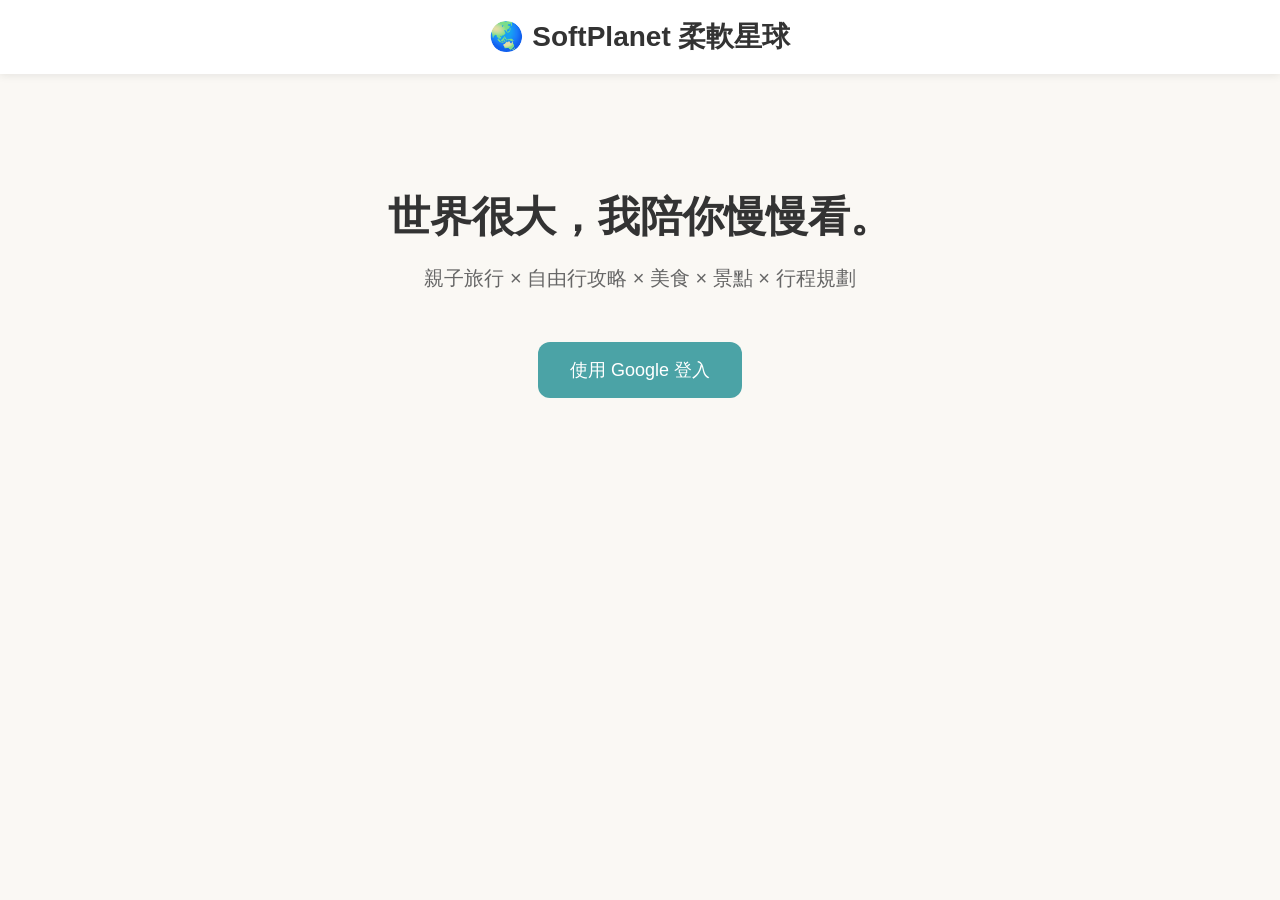
==== index.html @ 06bf518d "Update index.html" ====
<!DOCTYPE html>
<html lang="zh-Hant">
<head>
<meta charset="UTF-8">
<meta name="viewport" content="width=device-width, initial-scale=1.0">
<title>SoftPlanet 柔軟星球</title>

<style>
body{
    margin:0;
    font-family:Arial,sans-serif;
    background:#FAF8F4;
    color:#333;
}

header{
    background:#fff;
    padding:18px;
    text-align:center;
    font-size:28px;
    font-weight:bold;
    box-shadow:0 2px 8px rgba(0,0,0,.08);
}

.hero{
    padding:80px 20px;
    text-align:center;
}

.hero h1{
    font-size:42px;
    margin-bottom:20px;
}

.hero p{
    font-size:20px;
    color:#666;
}

button{
    margin-top:30px;
    padding:16px 32px;
    border:none;
    border-radius:12px;
    background:#4BA3A6;
    color:white;
    font-size:18px;
    cursor:pointer;
}
</style>

</head>

<body>

<header>
🌏 SoftPlanet 柔軟星球
</header>

<section class="hero">
<h1>世界很大，我陪你慢慢看。</h1>

<p>
親子旅行 × 自由行攻略 × 美食 × 景點 × 行程規劃
</p>

<button id="google-login">
    使用 Google 登入
</button>

</section>
<script type="module">
import { createClient } from "https://esm.sh/@supabase/supabase-js@2";

const supabase = createClient(
  "https://ftlpxesmzchwzeurmupr.supabase.co",
  "sb_publishable_5fxS5Fm4dqXNFIMyVtTm0w_gnncuTRh"
);

const loginBtn = document.getElementById("google-login");

if (loginBtn) {
  loginBtn.addEventListener("click", async () => {
    const { error } = await supabase.auth.signInWithOAuth({
      provider: "google",
      options: {
        redirectTo: window.location.origin
      }
    });

    if (error) {
      alert(error.message);
    }
  });
}

const {
  data: { session },
} = await supabase.auth.getSession();

if (session) {
    loginBtn.innerText = "我的";

    loginBtn.onclick = () => {
        window.location.href = "my.html";
    };
}
</script>
</body>
</html>
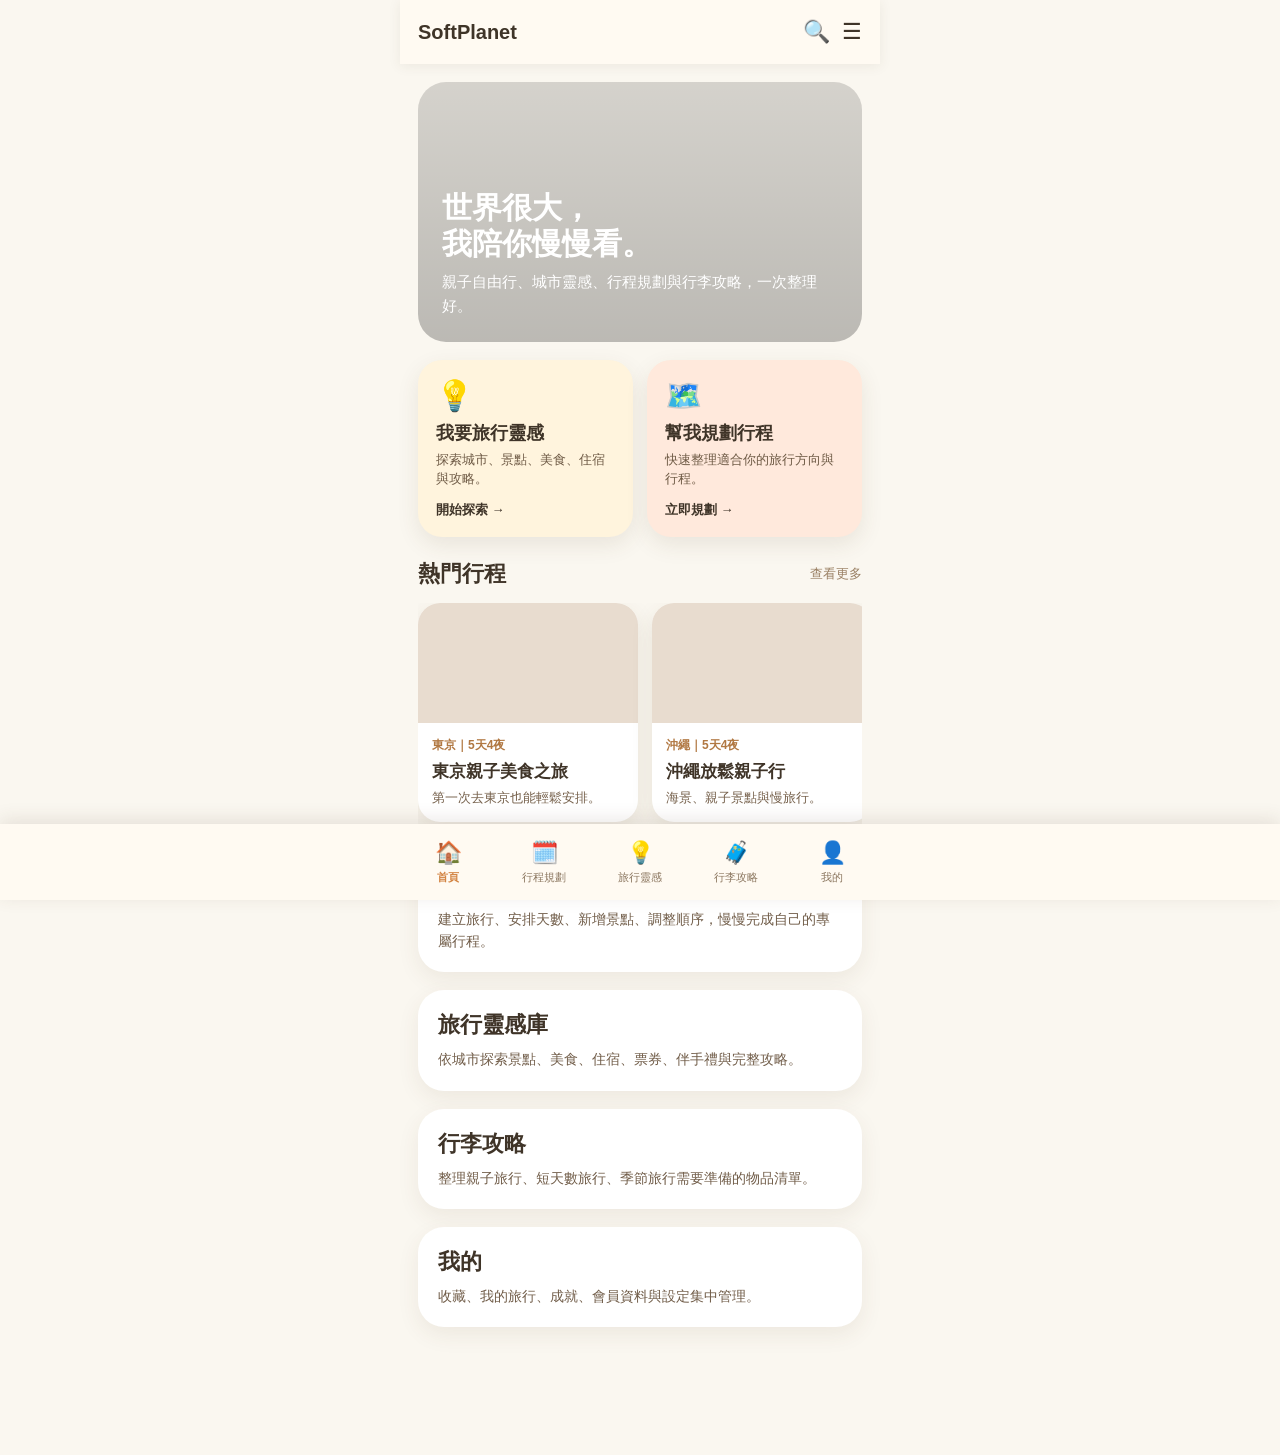
==== commit eff3ea4b: "Update index.html" ====
--- a/index.html
+++ b/index.html
@@ -1,115 +1,266 @@
 <!DOCTYPE html>
 <html lang="zh-Hant">
 <head>
-<meta charset="UTF-8">
-<meta name="viewport" content="width=device-width, initial-scale=1.0">
-<title>SoftPlanet 柔軟星球</title>
-
-<style>
-body{
-    margin:0;
-    font-family:Arial,sans-serif;
-    background:#FAF8F4;
-    color:#333;
-}
-
-header{
-    background:#fff;
-    padding:18px;
-    text-align:center;
-    font-size:28px;
-    font-weight:bold;
-    box-shadow:0 2px 8px rgba(0,0,0,.08);
-}
-
-.hero{
-    padding:80px 20px;
-    text-align:center;
-}
-
-.hero h1{
-    font-size:42px;
-    margin-bottom:20px;
-}
-
-.hero p{
-    font-size:20px;
-    color:#666;
-}
-
-button{
-    margin-top:30px;
-    padding:16px 32px;
-    border:none;
-    border-radius:12px;
-    background:#4BA3A6;
-    color:white;
-    font-size:18px;
-    cursor:pointer;
-}
-</style>
-
+  <meta charset="UTF-8" />
+  <meta name="viewport" content="width=device-width, initial-scale=1.0" />
+  <title>SoftPlanet 柔軟星球</title>
+
+  <style>
+    *{box-sizing:border-box}
+    body{
+      margin:0;
+      font-family:Arial,"Noto Sans TC",sans-serif;
+      background:#faf7f0;
+      color:#3f3428;
+      padding-bottom:86px;
+    }
+    a{text-decoration:none;color:inherit}
+    .page{max-width:480px;margin:0 auto;background:#faf7f0;min-height:100vh}
+
+    header{
+      height:64px;
+      padding:0 18px;
+      display:flex;
+      align-items:center;
+      justify-content:space-between;
+      background:#fffaf2;
+      position:sticky;
+      top:0;
+      z-index:20;
+      box-shadow:0 2px 12px rgba(80,60,40,.08);
+    }
+    .logo{font-weight:800;font-size:20px}
+    .header-actions{display:flex;gap:12px;font-size:22px}
+
+    .hero{
+      margin:18px;
+      height:260px;
+      border-radius:28px;
+      background:linear-gradient(rgba(0,0,0,.15),rgba(0,0,0,.25)),
+      url("assets/hero/hero_tokyo.webp") center/cover;
+      display:flex;
+      align-items:flex-end;
+      padding:24px;
+      color:white;
+      overflow:hidden;
+    }
+    .hero h1{margin:0 0 8px;font-size:30px;line-height:1.2}
+    .hero p{margin:0;font-size:15px;line-height:1.6}
+
+    .cta-row{
+      display:grid;
+      grid-template-columns:1fr 1fr;
+      gap:14px;
+      padding:0 18px 22px;
+    }
+    .cta-card{
+      min-height:150px;
+      border-radius:24px;
+      padding:18px;
+      background:#fff;
+      box-shadow:0 8px 22px rgba(90,65,40,.1);
+      display:flex;
+      flex-direction:column;
+      justify-content:space-between;
+    }
+    .cta-card:first-child{background:#fff4dd}
+    .cta-card:last-child{background:#ffe9dc}
+    .cta-icon{font-size:30px}
+    .cta-card h2{font-size:18px;margin:8px 0 6px}
+    .cta-card p{font-size:13px;line-height:1.45;margin:0;color:#6f5b46}
+    .cta-link{font-size:13px;font-weight:700;margin-top:12px}
+
+    section{padding:0 18px 24px}
+    .section-title{
+      display:flex;
+      justify-content:space-between;
+      align-items:center;
+      margin-bottom:14px;
+    }
+    .section-title h2{margin:0;font-size:22px}
+    .section-title span{font-size:13px;color:#9a8064}
+
+    .trip-scroll{
+      display:flex;
+      gap:14px;
+      overflow-x:auto;
+      padding-bottom:4px;
+    }
+    .trip-card{
+      min-width:220px;
+      background:white;
+      border-radius:22px;
+      overflow:hidden;
+      box-shadow:0 8px 22px rgba(90,65,40,.1);
+    }
+    .trip-img{
+      height:120px;
+      background:#e8dccf center/cover;
+    }
+    .trip-body{padding:14px}
+    .tag{font-size:12px;color:#b17842;font-weight:700}
+    .trip-body h3{margin:6px 0;font-size:17px}
+    .trip-body p{margin:0;color:#76614c;font-size:13px;line-height:1.45}
+
+    .function-block{
+      background:#fff;
+      border-radius:26px;
+      padding:20px;
+      box-shadow:0 8px 22px rgba(90,65,40,.08);
+      margin-bottom:18px;
+    }
+    .function-block h2{margin:0 0 8px;font-size:22px}
+    .function-block p{margin:0;color:#715d49;line-height:1.6;font-size:14px}
+
+    .bottom-nav{
+      position:fixed;
+      bottom:0;
+      left:0;
+      right:0;
+      background:#fffaf2;
+      box-shadow:0 -4px 18px rgba(80,60,40,.12);
+      z-index:30;
+    }
+    .bottom-nav-inner{
+      max-width:480px;
+      margin:0 auto;
+      height:76px;
+      display:grid;
+      grid-template-columns:repeat(5,1fr);
+      align-items:center;
+    }
+    .nav-item{
+      text-align:center;
+      font-size:11px;
+      color:#8b765f;
+    }
+    .nav-item div{font-size:22px;margin-bottom:4px}
+    .nav-item.active{color:#d38443;font-weight:700}
+  </style>
 </head>
 
 <body>
-
-<header>
-🌏 SoftPlanet 柔軟星球
-</header>
-
-<section class="hero">
-<h1>世界很大，我陪你慢慢看。</h1>
-
-<p>
-親子旅行 × 自由行攻略 × 美食 × 景點 × 行程規劃
-</p>
-
-<button id="google-login">
-    使用 Google 登入
-</button>
-
-</section>
-<script type="module">
-import { createClient } from "https://esm.sh/@supabase/supabase-js@2";
-
-const supabase = createClient(
-  "https://ftlpxesmzchwzeurmupr.supabase.co",
-  "sb_publishable_5fxS5Fm4dqXNFIMyVtTm0w_gnncuTRh"
-);
-
-const loginBtn = document.getElementById("google-login");
-
-if (loginBtn) {
-  loginBtn.addEventListener("click", async () => {
-    const { error } = await supabase.auth.signInWithOAuth({
-      provider: "google",
-      options: {
-        redirectTo: window.location.origin
-      }
-    });
-
-    if (error) {
-      alert(error.message);
-    }
-  });
-}
-
-const {
-  data: { session },
-} = await supabase.auth.getSession();
-
-if (session) {
-    loginBtn.innerText = "我的";
-
-    loginBtn.onclick = () => {
-        window.location.href = "my.html";
-    };
-}
-</script>
+  <div class="page">
+
+    <header>
+      <div class="logo">SoftPlanet</div>
+      <div class="header-actions">
+        <span>🔍</span>
+        <span>☰</span>
+      </div>
+    </header>
+
+    <main>
+      <section class="hero">
+        <div>
+          <h1>世界很大，<br>我陪你慢慢看。</h1>
+          <p>親子自由行、城市靈感、行程規劃與行李攻略，一次整理好。</p>
+        </div>
+      </section>
+
+      <div class="cta-row">
+        <a href="#" class="cta-card">
+          <div>
+            <div class="cta-icon">💡</div>
+            <h2>我要旅行靈感</h2>
+            <p>探索城市、景點、美食、住宿與攻略。</p>
+          </div>
+          <div class="cta-link">開始探索 →</div>
+        </a>
+
+        <a href="#" class="cta-card">
+          <div>
+            <div class="cta-icon">🗺️</div>
+            <h2>幫我規劃行程</h2>
+            <p>快速整理適合你的旅行方向與行程。</p>
+          </div>
+          <div class="cta-link">立即規劃 →</div>
+        </a>
+      </div>
+
+      <section>
+        <div class="section-title">
+          <h2>熱門行程</h2>
+          <span>查看更多</span>
+        </div>
+
+        <div class="trip-scroll">
+          <a href="#" class="trip-card">
+            <div class="trip-img" style="background-image:url('assets/cities/tokyo.webp')"></div>
+            <div class="trip-body">
+              <div class="tag">東京｜5天4夜</div>
+              <h3>東京親子美食之旅</h3>
+              <p>第一次去東京也能輕鬆安排。</p>
+            </div>
+          </a>
+
+          <a href="#" class="trip-card">
+            <div class="trip-img" style="background-image:url('assets/cities/okinawa.webp')"></div>
+            <div class="trip-body">
+              <div class="tag">沖繩｜5天4夜</div>
+              <h3>沖繩放鬆親子行</h3>
+              <p>海景、親子景點與慢旅行。</p>
+            </div>
+          </a>
+
+          <a href="#" class="trip-card">
+            <div class="trip-img" style="background-image:url('assets/cities/seoul.webp')"></div>
+            <div class="trip-body">
+              <div class="tag">首爾｜4天3夜</div>
+              <h3>首爾美食購物行</h3>
+              <p>適合第一次自由行的新手路線。</p>
+            </div>
+          </a>
+        </div>
+      </section>
+
+      <section>
+        <div class="function-block">
+          <h2>行程規劃器</h2>
+          <p>建立旅行、安排天數、新增景點、調整順序，慢慢完成自己的專屬行程。</p>
+        </div>
+
+        <div class="function-block">
+          <h2>旅行靈感庫</h2>
+          <p>依城市探索景點、美食、住宿、票券、伴手禮與完整攻略。</p>
+        </div>
+
+        <div class="function-block">
+          <h2>行李攻略</h2>
+          <p>整理親子旅行、短天數旅行、季節旅行需要準備的物品清單。</p>
+        </div>
+
+        <div class="function-block">
+          <h2>我的</h2>
+          <p>收藏、我的旅行、成就、會員資料與設定集中管理。</p>
+        </div>
+      </section>
+    </main>
+  </div>
+
+  <nav class="bottom-nav">
+    <div class="bottom-nav-inner">
+      <a class="nav-item active" href="#">
+        <div>🏠</div>
+        首頁
+      </a>
+      <a class="nav-item" href="#">
+        <div>🗓️</div>
+        行程規劃
+      </a>
+      <a class="nav-item" href="#">
+        <div>💡</div>
+        旅行靈感
+      </a>
+      <a class="nav-item" href="#">
+        <div>🧳</div>
+        行李攻略
+      </a>
+      <a class="nav-item" href="#">
+        <div>👤</div>
+        我的
+      </a>
+    </div>
+  </nav>
 </body>
 </html>
-
-
-
-
-
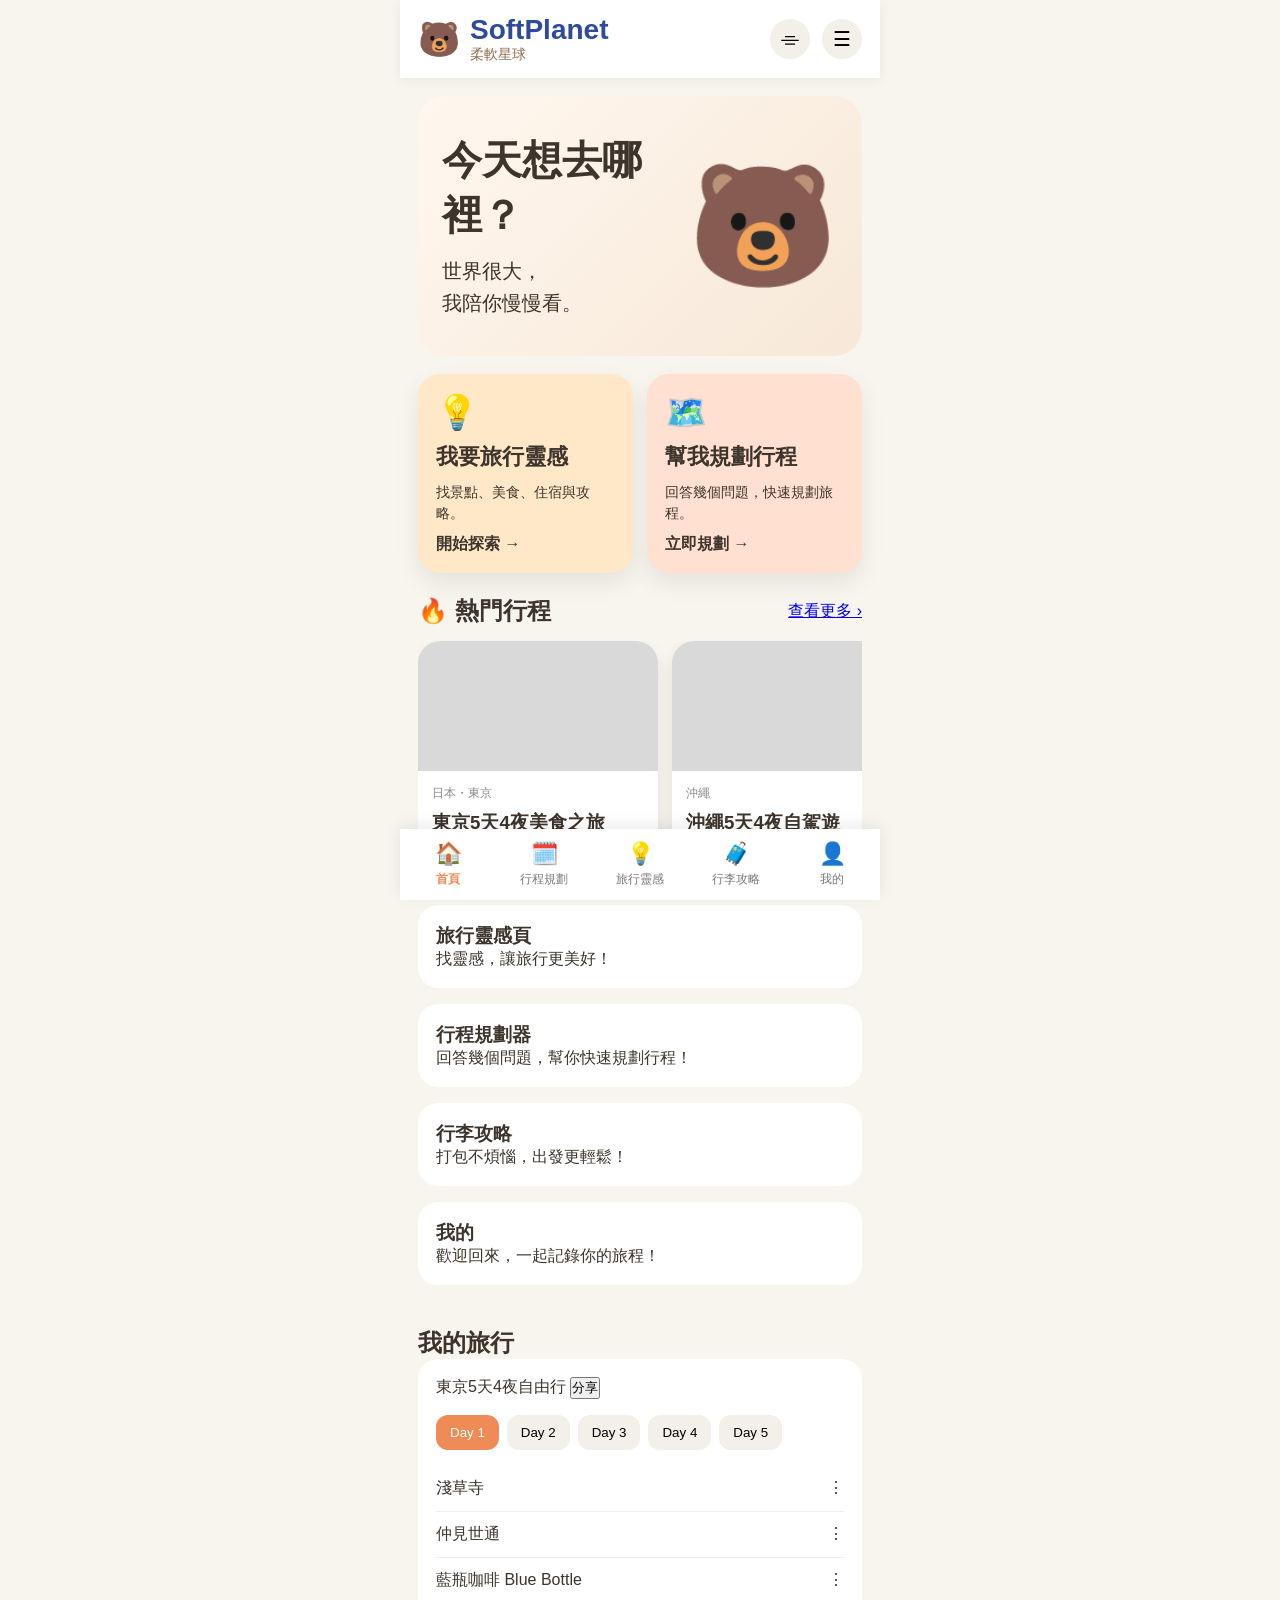
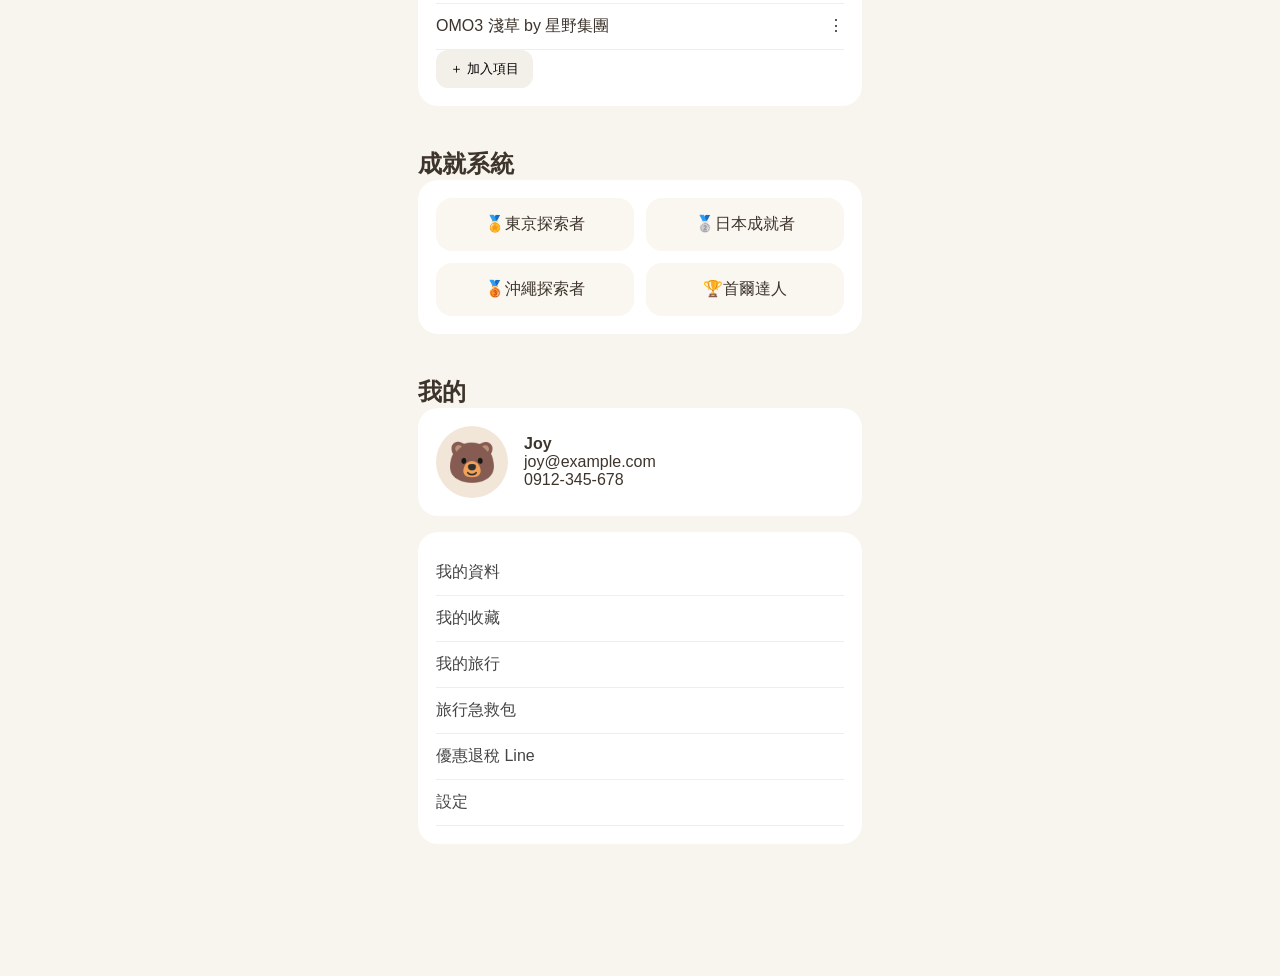
==== commit b1dcc3b2: "Build homepage structure" ====
--- a/index.html
+++ b/index.html
@@ -4,263 +4,209 @@
   <meta charset="UTF-8" />
   <meta name="viewport" content="width=device-width, initial-scale=1.0" />
   <title>SoftPlanet 柔軟星球</title>
-
-  <style>
-    *{box-sizing:border-box}
-    body{
-      margin:0;
-      font-family:Arial,"Noto Sans TC",sans-serif;
-      background:#faf7f0;
-      color:#3f3428;
-      padding-bottom:86px;
-    }
-    a{text-decoration:none;color:inherit}
-    .page{max-width:480px;margin:0 auto;background:#faf7f0;min-height:100vh}
-
-    header{
-      height:64px;
-      padding:0 18px;
-      display:flex;
-      align-items:center;
-      justify-content:space-between;
-      background:#fffaf2;
-      position:sticky;
-      top:0;
-      z-index:20;
-      box-shadow:0 2px 12px rgba(80,60,40,.08);
-    }
-    .logo{font-weight:800;font-size:20px}
-    .header-actions{display:flex;gap:12px;font-size:22px}
-
-    .hero{
-      margin:18px;
-      height:260px;
-      border-radius:28px;
-      background:linear-gradient(rgba(0,0,0,.15),rgba(0,0,0,.25)),
-      url("assets/hero/hero_tokyo.webp") center/cover;
-      display:flex;
-      align-items:flex-end;
-      padding:24px;
-      color:white;
-      overflow:hidden;
-    }
-    .hero h1{margin:0 0 8px;font-size:30px;line-height:1.2}
-    .hero p{margin:0;font-size:15px;line-height:1.6}
-
-    .cta-row{
-      display:grid;
-      grid-template-columns:1fr 1fr;
-      gap:14px;
-      padding:0 18px 22px;
-    }
-    .cta-card{
-      min-height:150px;
-      border-radius:24px;
-      padding:18px;
-      background:#fff;
-      box-shadow:0 8px 22px rgba(90,65,40,.1);
-      display:flex;
-      flex-direction:column;
-      justify-content:space-between;
-    }
-    .cta-card:first-child{background:#fff4dd}
-    .cta-card:last-child{background:#ffe9dc}
-    .cta-icon{font-size:30px}
-    .cta-card h2{font-size:18px;margin:8px 0 6px}
-    .cta-card p{font-size:13px;line-height:1.45;margin:0;color:#6f5b46}
-    .cta-link{font-size:13px;font-weight:700;margin-top:12px}
-
-    section{padding:0 18px 24px}
-    .section-title{
-      display:flex;
-      justify-content:space-between;
-      align-items:center;
-      margin-bottom:14px;
-    }
-    .section-title h2{margin:0;font-size:22px}
-    .section-title span{font-size:13px;color:#9a8064}
-
-    .trip-scroll{
-      display:flex;
-      gap:14px;
-      overflow-x:auto;
-      padding-bottom:4px;
-    }
-    .trip-card{
-      min-width:220px;
-      background:white;
-      border-radius:22px;
-      overflow:hidden;
-      box-shadow:0 8px 22px rgba(90,65,40,.1);
-    }
-    .trip-img{
-      height:120px;
-      background:#e8dccf center/cover;
-    }
-    .trip-body{padding:14px}
-    .tag{font-size:12px;color:#b17842;font-weight:700}
-    .trip-body h3{margin:6px 0;font-size:17px}
-    .trip-body p{margin:0;color:#76614c;font-size:13px;line-height:1.45}
-
-    .function-block{
-      background:#fff;
-      border-radius:26px;
-      padding:20px;
-      box-shadow:0 8px 22px rgba(90,65,40,.08);
-      margin-bottom:18px;
-    }
-    .function-block h2{margin:0 0 8px;font-size:22px}
-    .function-block p{margin:0;color:#715d49;line-height:1.6;font-size:14px}
-
-    .bottom-nav{
-      position:fixed;
-      bottom:0;
-      left:0;
-      right:0;
-      background:#fffaf2;
-      box-shadow:0 -4px 18px rgba(80,60,40,.12);
-      z-index:30;
-    }
-    .bottom-nav-inner{
-      max-width:480px;
-      margin:0 auto;
-      height:76px;
-      display:grid;
-      grid-template-columns:repeat(5,1fr);
-      align-items:center;
-    }
-    .nav-item{
-      text-align:center;
-      font-size:11px;
-      color:#8b765f;
-    }
-    .nav-item div{font-size:22px;margin-bottom:4px}
-    .nav-item.active{color:#d38443;font-weight:700}
-  </style>
+  <link rel="stylesheet" href="css/style.css" />
 </head>
 
 <body>
-  <div class="page">
-
-    <header>
-      <div class="logo">SoftPlanet</div>
+  <div class="app">
+
+    <header class="site-header">
+      <div class="brand">
+        <div class="brand-bear">🐻</div>
+        <div>
+          <div class="brand-name">SoftPlanet</div>
+          <div class="brand-subtitle">柔軟星球</div>
+        </div>
+      </div>
+
       <div class="header-actions">
-        <span>🔍</span>
-        <span>☰</span>
+        <button class="icon-btn" aria-label="分享">⌯</button>
+        <button class="icon-btn" aria-label="選單">☰</button>
       </div>
     </header>
 
     <main>
+
       <section class="hero">
-        <div>
-          <h1>世界很大，<br>我陪你慢慢看。</h1>
-          <p>親子自由行、城市靈感、行程規劃與行李攻略，一次整理好。</p>
-        </div>
-      </section>
-
-      <div class="cta-row">
-        <a href="#" class="cta-card">
+        <div class="hero-text">
+          <h1>今天想去哪裡？</h1>
+          <p>世界很大，<br>我陪你慢慢看。</p>
+        </div>
+        <div class="hero-bear">🐻</div>
+      </section>
+
+      <section class="cta-grid">
+        <a class="cta-card cta-inspiration" href="#">
+          <div class="cta-icon">💡</div>
+          <h2>我要旅行靈感</h2>
+          <p>找景點、美食、住宿與攻略。</p>
+          <span>開始探索 →</span>
+        </a>
+
+        <a class="cta-card cta-planner" href="#">
+          <div class="cta-icon">🗺️</div>
+          <h2>幫我規劃行程</h2>
+          <p>回答幾個問題，快速規劃旅程。</p>
+          <span>立即規劃 →</span>
+        </a>
+      </section>
+
+      <section class="popular-trips">
+        <div class="section-head">
+          <h2>🔥 熱門行程</h2>
+          <a href="#">查看更多 ›</a>
+        </div>
+
+        <div class="trip-scroll">
+          <article class="trip-card">
+            <div class="trip-image trip-tokyo"></div>
+            <div class="trip-content">
+              <div class="trip-tag">日本・東京</div>
+              <h3>東京5天4夜美食之旅</h3>
+              <p>美食與親子一次滿足！</p>
+              <button class="heart-btn">♡</button>
+            </div>
+          </article>
+
+          <article class="trip-card">
+            <div class="trip-image trip-okinawa"></div>
+            <div class="trip-content">
+              <div class="trip-tag">沖繩</div>
+              <h3>沖繩5天4夜自駕遊</h3>
+              <p>海島放鬆之旅</p>
+              <button class="heart-btn">♡</button>
+            </div>
+          </article>
+
+          <article class="trip-card">
+            <div class="trip-image trip-seoul"></div>
+            <div class="trip-content">
+              <div class="trip-tag">韓國・首爾</div>
+              <h3>首爾5天4夜自由行</h3>
+              <p>購物美食全攻略</p>
+              <button class="heart-btn">♡</button>
+            </div>
+          </article>
+
+          <article class="trip-card">
+            <div class="trip-image trip-hongkong"></div>
+            <div class="trip-content">
+              <div class="trip-tag">香港</div>
+              <h3>香港4天3夜美食購物</h3>
+              <p>港式美食不能錯過</p>
+              <button class="heart-btn">♡</button>
+            </div>
+          </article>
+        </div>
+      </section>
+
+      <section class="feature-hero-row">
+        <div class="feature-card">
+          <h3>旅行靈感頁</h3>
+          <p>找靈感，讓旅行更美好！</p>
+        </div>
+
+        <div class="feature-card">
+          <h3>行程規劃器</h3>
+          <p>回答幾個問題，幫你快速規劃行程！</p>
+        </div>
+
+        <div class="feature-card">
+          <h3>行李攻略</h3>
+          <p>打包不煩惱，出發更輕鬆！</p>
+        </div>
+
+        <div class="feature-card">
+          <h3>我的</h3>
+          <p>歡迎回來，一起記錄你的旅程！</p>
+        </div>
+      </section>
+
+      <section class="my-trip-section">
+        <h2>我的旅行</h2>
+        <div class="planner-card">
+          <div class="planner-title">
+            <span>東京5天4夜自由行</span>
+            <button>分享</button>
+          </div>
+
+          <div class="day-tabs">
+            <button class="active">Day 1</button>
+            <button>Day 2</button>
+            <button>Day 3</button>
+            <button>Day 4</button>
+            <button>Day 5</button>
+          </div>
+
+          <ul class="trip-list">
+            <li>淺草寺 <span>⋮</span></li>
+            <li>仲見世通 <span>⋮</span></li>
+            <li>藍瓶咖啡 Blue Bottle <span>⋮</span></li>
+            <li>OMO3 淺草 by 星野集團 <span>⋮</span></li>
+          </ul>
+
+          <button class="add-item-btn">＋ 加入項目</button>
+        </div>
+      </section>
+
+      <section class="achievement-section">
+        <h2>成就系統</h2>
+        <div class="badge-grid">
+          <div class="badge-card">🏅<span>東京探索者</span></div>
+          <div class="badge-card">🥈<span>日本成就者</span></div>
+          <div class="badge-card">🥉<span>沖繩探索者</span></div>
+          <div class="badge-card">🏆<span>首爾達人</span></div>
+        </div>
+      </section>
+
+      <section class="member-section">
+        <h2>我的</h2>
+        <div class="member-card">
+          <div class="avatar">🐻</div>
           <div>
-            <div class="cta-icon">💡</div>
-            <h2>我要旅行靈感</h2>
-            <p>探索城市、景點、美食、住宿與攻略。</p>
+            <p><strong>Joy</strong></p>
+            <p>joy@example.com</p>
+            <p>0912-345-678</p>
           </div>
-          <div class="cta-link">開始探索 →</div>
-        </a>
-
-        <a href="#" class="cta-card">
-          <div>
-            <div class="cta-icon">🗺️</div>
-            <h2>幫我規劃行程</h2>
-            <p>快速整理適合你的旅行方向與行程。</p>
-          </div>
-          <div class="cta-link">立即規劃 →</div>
-        </a>
-      </div>
-
-      <section>
-        <div class="section-title">
-          <h2>熱門行程</h2>
-          <span>查看更多</span>
-        </div>
-
-        <div class="trip-scroll">
-          <a href="#" class="trip-card">
-            <div class="trip-img" style="background-image:url('assets/cities/tokyo.webp')"></div>
-            <div class="trip-body">
-              <div class="tag">東京｜5天4夜</div>
-              <h3>東京親子美食之旅</h3>
-              <p>第一次去東京也能輕鬆安排。</p>
-            </div>
-          </a>
-
-          <a href="#" class="trip-card">
-            <div class="trip-img" style="background-image:url('assets/cities/okinawa.webp')"></div>
-            <div class="trip-body">
-              <div class="tag">沖繩｜5天4夜</div>
-              <h3>沖繩放鬆親子行</h3>
-              <p>海景、親子景點與慢旅行。</p>
-            </div>
-          </a>
-
-          <a href="#" class="trip-card">
-            <div class="trip-img" style="background-image:url('assets/cities/seoul.webp')"></div>
-            <div class="trip-body">
-              <div class="tag">首爾｜4天3夜</div>
-              <h3>首爾美食購物行</h3>
-              <p>適合第一次自由行的新手路線。</p>
-            </div>
-          </a>
-        </div>
-      </section>
-
-      <section>
-        <div class="function-block">
-          <h2>行程規劃器</h2>
-          <p>建立旅行、安排天數、新增景點、調整順序，慢慢完成自己的專屬行程。</p>
-        </div>
-
-        <div class="function-block">
-          <h2>旅行靈感庫</h2>
-          <p>依城市探索景點、美食、住宿、票券、伴手禮與完整攻略。</p>
-        </div>
-
-        <div class="function-block">
-          <h2>行李攻略</h2>
-          <p>整理親子旅行、短天數旅行、季節旅行需要準備的物品清單。</p>
-        </div>
-
-        <div class="function-block">
-          <h2>我的</h2>
-          <p>收藏、我的旅行、成就、會員資料與設定集中管理。</p>
-        </div>
-      </section>
+        </div>
+
+        <div class="member-menu">
+          <a href="#">我的資料</a>
+          <a href="#">我的收藏</a>
+          <a href="#">我的旅行</a>
+          <a href="#">旅行急救包</a>
+          <a href="#">優惠退稅 Line</a>
+          <a href="#">設定</a>
+        </div>
+      </section>
+
     </main>
+
+    <nav class="bottom-nav">
+      <a class="active" href="#">
+        <span>🏠</span>
+        首頁
+      </a>
+      <a href="#">
+        <span>🗓️</span>
+        行程規劃
+      </a>
+      <a href="#">
+        <span>💡</span>
+        旅行靈感
+      </a>
+      <a href="#">
+        <span>🧳</span>
+        行李攻略
+      </a>
+      <a href="#">
+        <span>👤</span>
+        我的
+      </a>
+    </nav>
+
   </div>
 
-  <nav class="bottom-nav">
-    <div class="bottom-nav-inner">
-      <a class="nav-item active" href="#">
-        <div>🏠</div>
-        首頁
-      </a>
-      <a class="nav-item" href="#">
-        <div>🗓️</div>
-        行程規劃
-      </a>
-      <a class="nav-item" href="#">
-        <div>💡</div>
-        旅行靈感
-      </a>
-      <a class="nav-item" href="#">
-        <div>🧳</div>
-        行李攻略
-      </a>
-      <a class="nav-item" href="#">
-        <div>👤</div>
-        我的
-      </a>
-    </div>
-  </nav>
+  <script src="js/script.js"></script>
 </body>
-</html>
+</html>
--- a/css/style.css
+++ b/css/style.css
@@ -0,0 +1,198 @@
+*{
+  margin:0;
+  padding:0;
+  box-sizing:border-box;
+}
+html{scroll-behavior:smooth;}
+body{
+  font-family:"Noto Sans TC",Arial,sans-serif;
+  background:#F8F4EE;
+  color:#3d342c;
+}
+.app{
+  max-width:480px;
+  margin:0 auto;
+  background:#F8F4EE;
+  min-height:100vh;
+  padding-bottom:90px;
+}
+.site-header{
+  position:sticky;
+  top:0;
+  z-index:100;
+  background:#fff;
+  display:flex;
+  justify-content:space-between;
+  align-items:center;
+  padding:14px 18px;
+  box-shadow:0 2px 12px rgba(0,0,0,.06);
+}
+.brand{display:flex;align-items:center;gap:10px;}
+.brand-bear{font-size:34px;}
+.brand-name{font-size:28px;font-weight:700;color:#2d4b9a;}
+.brand-subtitle{font-size:14px;color:#8c6d4b;}
+.header-actions{display:flex;gap:12px;}
+.icon-btn{
+  width:40px;height:40px;border:none;border-radius:50%;
+  background:#f3efe9;cursor:pointer;font-size:20px;
+}
+.hero{
+  margin:18px;
+  border-radius:28px;
+  background:linear-gradient(135deg,#fff7ef,#f7e8d8);
+  min-height:260px;
+  display:flex;
+  justify-content:space-between;
+  align-items:center;
+  padding:24px;
+}
+.hero h1{font-size:40px;margin-bottom:12px;}
+.hero p{font-size:20px;line-height:1.6;}
+.hero-bear{font-size:120px;}
+.cta-grid{
+  display:grid;
+  grid-template-columns:1fr 1fr;
+  gap:14px;
+  padding:0 18px 22px;
+}
+.cta-card{
+  border-radius:22px;
+  padding:18px;
+  text-decoration:none;
+  color:#3d342c;
+  min-height:170px;
+  display:flex;
+  flex-direction:column;
+  justify-content:space-between;
+  box-shadow:0 10px 25px rgba(0,0,0,.08);
+}
+.cta-inspiration{background:#FFE8C8;}
+.cta-planner{background:#FFE0D1;}
+.cta-icon{font-size:34px;}
+.cta-card h2{font-size:22px;margin:10px 0;}
+.cta-card p{font-size:14px;line-height:1.5;}
+.cta-card span{font-weight:700;margin-top:10px;}
+.popular-trips,.feature-hero-row,.my-trip-section,.achievement-section,.member-section{
+  padding:0 18px 26px;
+}
+.section-head{
+  display:flex;
+  justify-content:space-between;
+  align-items:center;
+  margin-bottom:14px;
+}
+.section-head h2{font-size:24px;}
+.trip-scroll{
+  display:flex;
+  gap:14px;
+  overflow-x:auto;
+}
+.trip-card{
+  min-width:240px;
+  background:#fff;
+  border-radius:22px;
+  overflow:hidden;
+  box-shadow:0 8px 18px rgba(0,0,0,.08);
+}
+.trip-image{height:130px;background:#d9d9d9;}
+.trip-content{padding:14px;position:relative;}
+.trip-tag{font-size:12px;color:#888;}
+.trip-content h3{margin:8px 0;}
+.heart-btn{
+  position:absolute;
+  right:12px;
+  bottom:12px;
+  border:none;
+  background:none;
+  font-size:20px;
+  cursor:pointer;
+}
+.feature-card,.planner-card,.member-card,.member-menu,.badge-grid{
+  background:#fff;
+  border-radius:20px;
+  padding:18px;
+  margin-bottom:16px;
+}
+.day-tabs{
+  display:flex;
+  gap:8px;
+  margin:16px 0;
+  flex-wrap:wrap;
+}
+.day-tabs button,.add-item-btn{
+  border:none;
+  border-radius:12px;
+  background:#f3efe9;
+  padding:10px 14px;
+}
+.day-tabs .active{
+  background:#ef8b56;
+  color:#fff;
+}
+.trip-list{list-style:none;}
+.trip-list li{
+  display:flex;
+  justify-content:space-between;
+  padding:12px 0;
+  border-bottom:1px solid #eee;
+}
+.badge-grid{
+  display:grid;
+  grid-template-columns:1fr 1fr;
+  gap:12px;
+}
+.badge-card{
+  background:#faf6f0;
+  border-radius:16px;
+  padding:16px;
+  text-align:center;
+}
+.member-card{
+  display:flex;
+  gap:16px;
+  align-items:center;
+}
+.avatar{
+  width:72px;
+  height:72px;
+  border-radius:50%;
+  background:#f2e6d8;
+  display:flex;
+  align-items:center;
+  justify-content:center;
+  font-size:40px;
+}
+.member-menu{
+  display:flex;
+  flex-direction:column;
+}
+.member-menu a{
+  text-decoration:none;
+  color:#444;
+  padding:12px 0;
+  border-bottom:1px solid #eee;
+}
+.bottom-nav{
+  position:fixed;
+  left:0;right:0;bottom:0;
+  background:#fff;
+  box-shadow:0 -4px 16px rgba(0,0,0,.08);
+}
+.bottom-nav{
+  display:grid;
+  grid-template-columns:repeat(5,1fr);
+  max-width:480px;
+  margin:0 auto;
+}
+.bottom-nav a{
+  text-decoration:none;
+  color:#777;
+  display:flex;
+  flex-direction:column;
+  align-items:center;
+  padding:12px 0;
+  font-size:12px;
+}
+.bottom-nav span{font-size:22px;margin-bottom:4px;}
+.bottom-nav .active{color:#ef8b56;font-weight:700;}
+
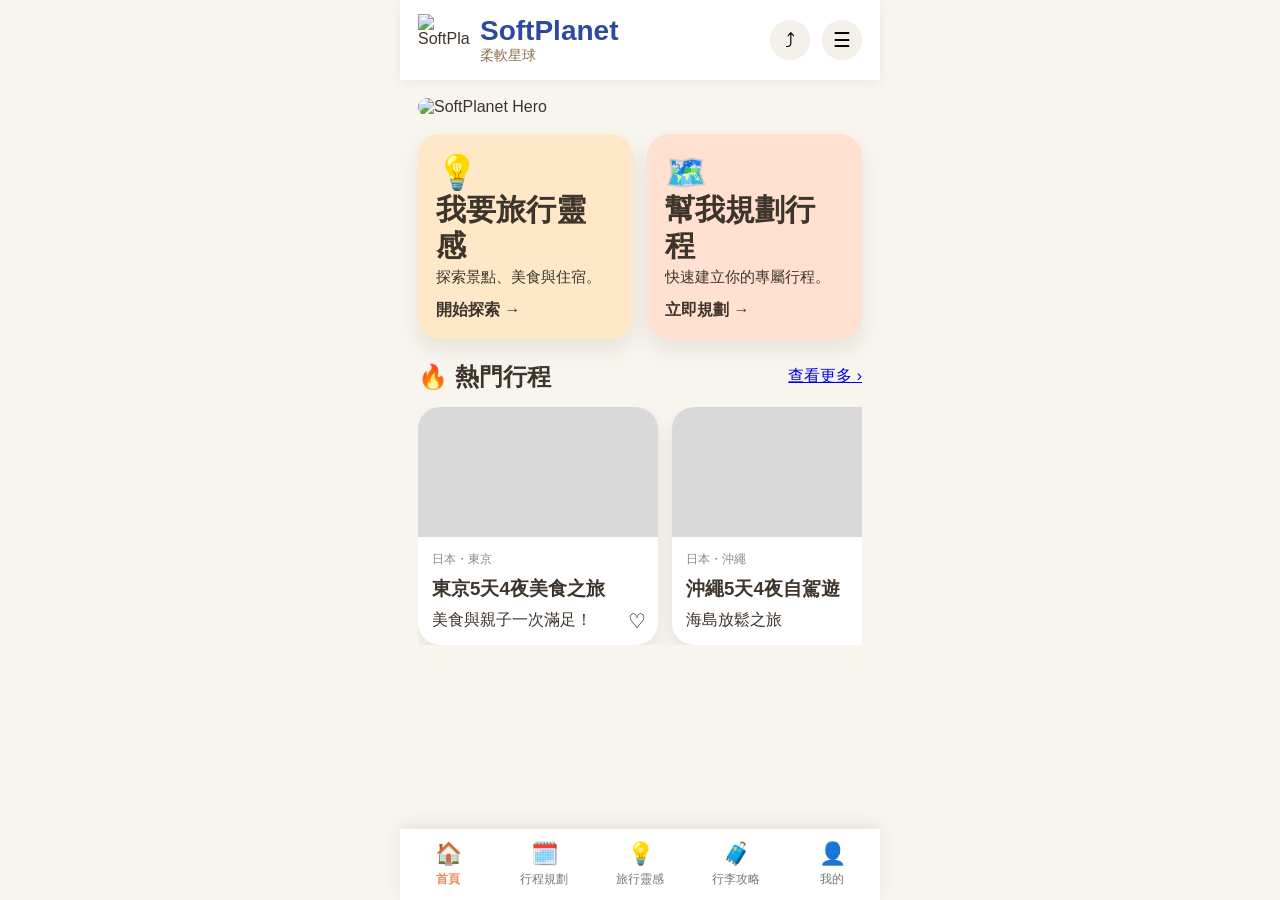
==== commit 92c2ec2c: "Update homepage hero and logo" ====
--- a/index.html
+++ b/index.html
@@ -1,212 +1,245 @@
 <!DOCTYPE html>
 <html lang="zh-Hant">
 <head>
-  <meta charset="UTF-8" />
-  <meta name="viewport" content="width=device-width, initial-scale=1.0" />
+  <meta charset="UTF-8">
+  <meta name="viewport" content="width=device-width, initial-scale=1.0">
   <title>SoftPlanet 柔軟星球</title>
-  <link rel="stylesheet" href="css/style.css" />
+  <link rel="stylesheet" href="css/style.css">
 </head>
 
 <body>
-  <div class="app">
-
-    <header class="site-header">
-      <div class="brand">
-        <div class="brand-bear">🐻</div>
+
+<div class="app">
+
+  <!-- Header -->
+ <header class="site-header">
+
+    <div class="brand">
+
+        <img
+            class="brand-logo"
+            src="https://pub-b81dcc9d028843a88c719d03c1eb29a1.r2.dev/assets/logo/softplanet-logo.webp"
+            alt="SoftPlanet">
+
         <div>
-          <div class="brand-name">SoftPlanet</div>
-          <div class="brand-subtitle">柔軟星球</div>
+            <div class="brand-name">SoftPlanet</div>
+            <div class="brand-subtitle">柔軟星球</div>
         </div>
+
+    </div>
+
+    <div class="header-actions">
+
+        <button class="icon-btn" aria-label="分享">
+            ⤴
+        </button>
+
+        <button class="icon-btn" aria-label="選單">
+            ☰
+        </button>
+
+    </div>
+
+</header>
+  <main>
+
+     
+   <section class="hero">
+
+    <img
+        class="hero-image"
+        src="https://pub-b81dcc9d028843a88c719d03c1eb29a1.r2.dev/assets/hero/hero-home.webp"
+        alt="SoftPlanet Hero">
+
+    </section>
+
+    <!-- CTA -->
+    <section class="cta-grid">
+
+      <a class="cta-card cta-inspiration" href="#">
+
+        <div class="cta-icon">💡</div>
+
+        <h2>我要旅行靈感</h2>
+
+       <p>
+  探索景點、美食與住宿。
+</p>
+
+        <span>開始探索 →</span>
+
+      </a>
+
+      <a class="cta-card cta-planner" href="#">
+
+        <div class="cta-icon">🗺️</div>
+
+        <h2>幫我規劃行程</h2>
+
+       <p>
+  快速建立你的專屬行程。
+</p>
+
+        <span>立即規劃 →</span>
+
+      </a>
+
+    </section>
+
+    <!-- 熱門行程 -->
+    <section class="popular-trips">
+
+      <div class="section-head">
+        <h2>🔥 熱門行程</h2>
+        <a href="#">查看更多 ›</a>
       </div>
 
-      <div class="header-actions">
-        <button class="icon-btn" aria-label="分享">⌯</button>
-        <button class="icon-btn" aria-label="選單">☰</button>
+      <div class="trip-scroll">
+
+        <article class="trip-card">
+
+          <div class="trip-image trip-tokyo"></div>
+
+          <div class="trip-content">
+
+            <div class="trip-tag">
+              日本・東京
+            </div>
+
+            <h3>
+              東京5天4夜美食之旅
+            </h3>
+
+            <p>
+              美食與親子一次滿足！
+            </p>
+
+            <button class="heart-btn">
+              ♡
+            </button>
+
+          </div>
+
+        </article>
+
+        <article class="trip-card">
+
+          <div class="trip-image trip-okinawa"></div>
+
+          <div class="trip-content">
+
+            <div class="trip-tag">
+              日本・沖繩
+            </div>
+
+            <h3>
+              沖繩5天4夜自駕遊
+            </h3>
+
+            <p>
+              海島放鬆之旅
+            </p>
+
+            <button class="heart-btn">
+              ♡
+            </button>
+
+          </div>
+
+        </article>
+
+        <article class="trip-card">
+
+          <div class="trip-image trip-seoul"></div>
+
+          <div class="trip-content">
+
+            <div class="trip-tag">
+              韓國・首爾
+            </div>
+
+            <h3>
+              首爾5天4夜自由行
+            </h3>
+
+            <p>
+              購物美食全攻略
+            </p>
+
+            <button class="heart-btn">
+              ♡
+            </button>
+
+          </div>
+
+        </article>
+
+        <article class="trip-card">
+
+          <div class="trip-image trip-hongkong"></div>
+
+          <div class="trip-content">
+
+            <div class="trip-tag">
+              香港
+            </div>
+
+            <h3>
+              香港4天3夜美食購物
+            </h3>
+
+            <p>
+              港式美食不能錯過
+            </p>
+
+            <button class="heart-btn">
+              ♡
+            </button>
+
+          </div>
+
+        </article>
+
       </div>
-    </header>
-
-    <main>
-
-      <section class="hero">
-        <div class="hero-text">
-          <h1>今天想去哪裡？</h1>
-          <p>世界很大，<br>我陪你慢慢看。</p>
-        </div>
-        <div class="hero-bear">🐻</div>
-      </section>
-
-      <section class="cta-grid">
-        <a class="cta-card cta-inspiration" href="#">
-          <div class="cta-icon">💡</div>
-          <h2>我要旅行靈感</h2>
-          <p>找景點、美食、住宿與攻略。</p>
-          <span>開始探索 →</span>
-        </a>
-
-        <a class="cta-card cta-planner" href="#">
-          <div class="cta-icon">🗺️</div>
-          <h2>幫我規劃行程</h2>
-          <p>回答幾個問題，快速規劃旅程。</p>
-          <span>立即規劃 →</span>
-        </a>
-      </section>
-
-      <section class="popular-trips">
-        <div class="section-head">
-          <h2>🔥 熱門行程</h2>
-          <a href="#">查看更多 ›</a>
-        </div>
-
-        <div class="trip-scroll">
-          <article class="trip-card">
-            <div class="trip-image trip-tokyo"></div>
-            <div class="trip-content">
-              <div class="trip-tag">日本・東京</div>
-              <h3>東京5天4夜美食之旅</h3>
-              <p>美食與親子一次滿足！</p>
-              <button class="heart-btn">♡</button>
-            </div>
-          </article>
-
-          <article class="trip-card">
-            <div class="trip-image trip-okinawa"></div>
-            <div class="trip-content">
-              <div class="trip-tag">沖繩</div>
-              <h3>沖繩5天4夜自駕遊</h3>
-              <p>海島放鬆之旅</p>
-              <button class="heart-btn">♡</button>
-            </div>
-          </article>
-
-          <article class="trip-card">
-            <div class="trip-image trip-seoul"></div>
-            <div class="trip-content">
-              <div class="trip-tag">韓國・首爾</div>
-              <h3>首爾5天4夜自由行</h3>
-              <p>購物美食全攻略</p>
-              <button class="heart-btn">♡</button>
-            </div>
-          </article>
-
-          <article class="trip-card">
-            <div class="trip-image trip-hongkong"></div>
-            <div class="trip-content">
-              <div class="trip-tag">香港</div>
-              <h3>香港4天3夜美食購物</h3>
-              <p>港式美食不能錯過</p>
-              <button class="heart-btn">♡</button>
-            </div>
-          </article>
-        </div>
-      </section>
-
-      <section class="feature-hero-row">
-        <div class="feature-card">
-          <h3>旅行靈感頁</h3>
-          <p>找靈感，讓旅行更美好！</p>
-        </div>
-
-        <div class="feature-card">
-          <h3>行程規劃器</h3>
-          <p>回答幾個問題，幫你快速規劃行程！</p>
-        </div>
-
-        <div class="feature-card">
-          <h3>行李攻略</h3>
-          <p>打包不煩惱，出發更輕鬆！</p>
-        </div>
-
-        <div class="feature-card">
-          <h3>我的</h3>
-          <p>歡迎回來，一起記錄你的旅程！</p>
-        </div>
-      </section>
-
-      <section class="my-trip-section">
-        <h2>我的旅行</h2>
-        <div class="planner-card">
-          <div class="planner-title">
-            <span>東京5天4夜自由行</span>
-            <button>分享</button>
-          </div>
-
-          <div class="day-tabs">
-            <button class="active">Day 1</button>
-            <button>Day 2</button>
-            <button>Day 3</button>
-            <button>Day 4</button>
-            <button>Day 5</button>
-          </div>
-
-          <ul class="trip-list">
-            <li>淺草寺 <span>⋮</span></li>
-            <li>仲見世通 <span>⋮</span></li>
-            <li>藍瓶咖啡 Blue Bottle <span>⋮</span></li>
-            <li>OMO3 淺草 by 星野集團 <span>⋮</span></li>
-          </ul>
-
-          <button class="add-item-btn">＋ 加入項目</button>
-        </div>
-      </section>
-
-      <section class="achievement-section">
-        <h2>成就系統</h2>
-        <div class="badge-grid">
-          <div class="badge-card">🏅<span>東京探索者</span></div>
-          <div class="badge-card">🥈<span>日本成就者</span></div>
-          <div class="badge-card">🥉<span>沖繩探索者</span></div>
-          <div class="badge-card">🏆<span>首爾達人</span></div>
-        </div>
-      </section>
-
-      <section class="member-section">
-        <h2>我的</h2>
-        <div class="member-card">
-          <div class="avatar">🐻</div>
-          <div>
-            <p><strong>Joy</strong></p>
-            <p>joy@example.com</p>
-            <p>0912-345-678</p>
-          </div>
-        </div>
-
-        <div class="member-menu">
-          <a href="#">我的資料</a>
-          <a href="#">我的收藏</a>
-          <a href="#">我的旅行</a>
-          <a href="#">旅行急救包</a>
-          <a href="#">優惠退稅 Line</a>
-          <a href="#">設定</a>
-        </div>
-      </section>
-
-    </main>
-
-    <nav class="bottom-nav">
-      <a class="active" href="#">
-        <span>🏠</span>
-        首頁
-      </a>
-      <a href="#">
-        <span>🗓️</span>
-        行程規劃
-      </a>
-      <a href="#">
-        <span>💡</span>
-        旅行靈感
-      </a>
-      <a href="#">
-        <span>🧳</span>
-        行李攻略
-      </a>
-      <a href="#">
-        <span>👤</span>
-        我的
-      </a>
-    </nav>
-
-  </div>
-
-  <script src="js/script.js"></script>
+
+    </section>
+
+  </main>
+
+  <!-- Navigation -->
+
+  <nav class="bottom-nav">
+
+    <a class="active" href="#">
+      <span>🏠</span>
+      首頁
+    </a>
+
+    <a href="#">
+      <span>🗓️</span>
+      行程規劃
+    </a>
+
+    <a href="#">
+      <span>💡</span>
+      旅行靈感
+    </a>
+
+    <a href="#">
+      <span>🧳</span>
+      行李攻略
+    </a>
+
+    <a href="#">
+      <span>👤</span>
+      我的
+    </a>
+
+  </nav>
+
+</div>
+
+<script src="js/script.js"></script>
+
 </body>
 </html>
--- a/css/style.css
+++ b/css/style.css
@@ -28,7 +28,11 @@
   box-shadow:0 2px 12px rgba(0,0,0,.06);
 }
 .brand{display:flex;align-items:center;gap:10px;}
-.brand-bear{font-size:34px;}
+.brand-logo{
+    width:52px;
+    height:52px;
+    object-fit:contain;
+}
 .brand-name{font-size:28px;font-weight:700;color:#2d4b9a;}
 .brand-subtitle{font-size:14px;color:#8c6d4b;}
 .header-actions{display:flex;gap:12px;}
@@ -37,17 +41,28 @@
   background:#f3efe9;cursor:pointer;font-size:20px;
 }
 .hero{
-  margin:18px;
-  border-radius:28px;
-  background:linear-gradient(135deg,#fff7ef,#f7e8d8);
-  min-height:260px;
-  display:flex;
-  justify-content:space-between;
-  align-items:center;
-  padding:24px;
-}
-.hero h1{font-size:40px;margin-bottom:12px;}
-.hero p{font-size:20px;line-height:1.6;}
+    margin:18px;
+    padding:0;
+    background:none;
+    min-height:auto;
+    display:block;
+}
+
+.hero-image{
+    width:100%;
+    display:block;
+    border-radius:28px;
+}
+.hero h1{
+    font-size:52px;
+    line-height:1.15;
+    white-space:nowrap;
+    margin-bottom:18px;
+}
+.hero p{
+    font-size:16px;
+    line-height:1.8;
+}
 .hero-bear{font-size:120px;}
 .cta-grid{
   display:grid;
@@ -69,8 +84,14 @@
 .cta-inspiration{background:#FFE8C8;}
 .cta-planner{background:#FFE0D1;}
 .cta-icon{font-size:34px;}
-.cta-card h2{font-size:22px;margin:10px 0;}
-.cta-card p{font-size:14px;line-height:1.5;}
+.cta-card h2{
+    font-size:30px;
+    line-height:1.2;
+}
+.cta-card p{
+    font-size:15px;
+    line-height:1.7;
+}
 .cta-card span{font-weight:700;margin-top:10px;}
 .popular-trips,.feature-hero-row,.my-trip-section,.achievement-section,.member-section{
   padding:0 18px 26px;
@@ -195,4 +216,4 @@
 }
 .bottom-nav span{font-size:22px;margin-bottom:4px;}
 .bottom-nav .active{color:#ef8b56;font-weight:700;}
-
+                                                 
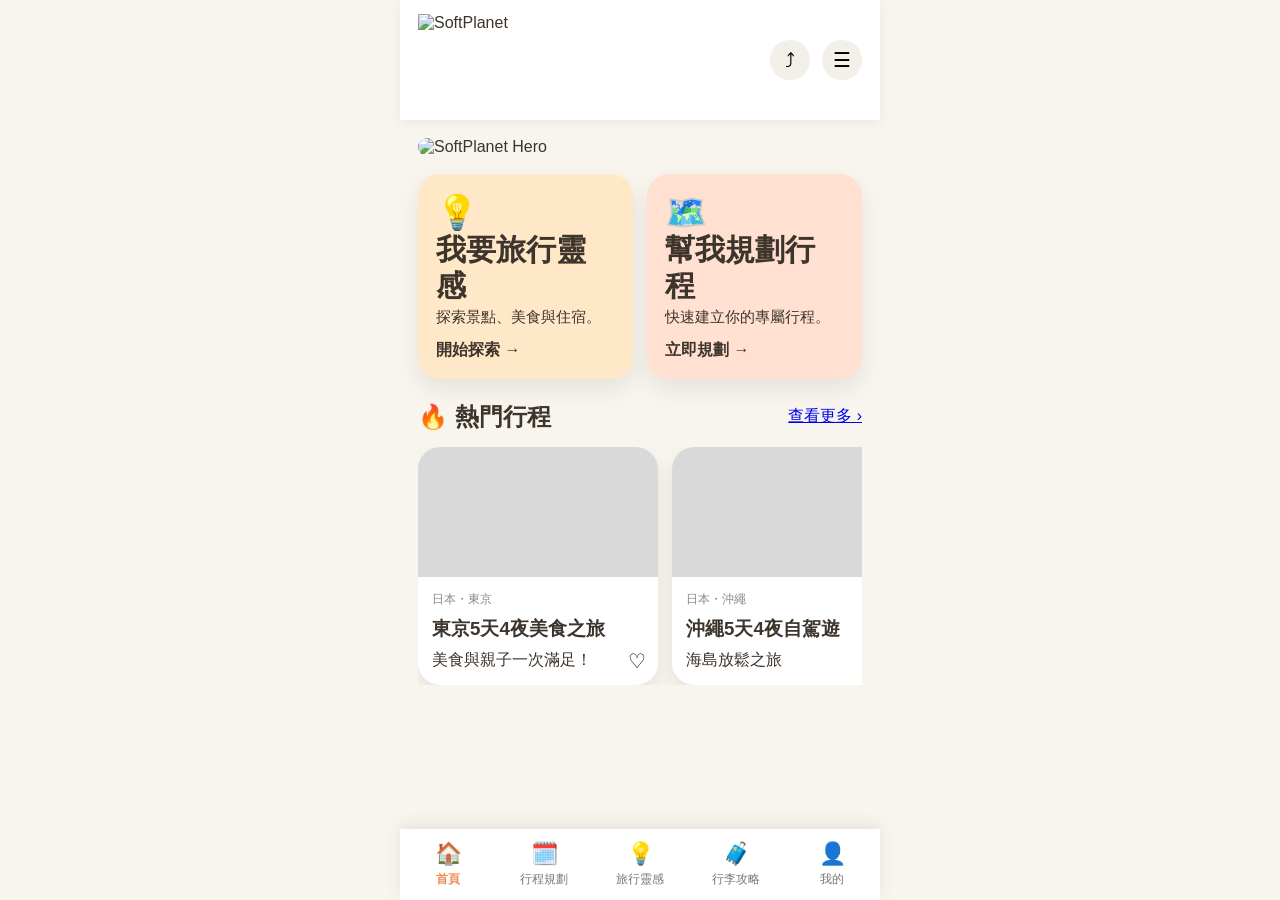
==== commit 15242dcf: "Update header logo" ====
--- a/index.html
+++ b/index.html
@@ -14,19 +14,15 @@
   <!-- Header -->
  <header class="site-header">
 
-    <div class="brand">
-
-        <img
-            class="brand-logo"
-            src="https://pub-b81dcc9d028843a88c719d03c1eb29a1.r2.dev/assets/logo/softplanet-logo.webp"
-            alt="SoftPlanet">
-
-        <div>
-            <div class="brand-name">SoftPlanet</div>
-            <div class="brand-subtitle">柔軟星球</div>
-        </div>
-
-    </div>
+   <div class="brand">
+
+    <img
+        class="site-logo"
+        src="https://pub-b81dcc9d028843a88c719d03c1eb29a1.r2.dev/assets/logo/softplanet-logo.webp"
+        alt="SoftPlanet">
+
+</div>
+            
 
     <div class="header-actions">
 
--- a/css/style.css
+++ b/css/style.css
@@ -27,14 +27,12 @@
   padding:14px 18px;
   box-shadow:0 2px 12px rgba(0,0,0,.06);
 }
-.brand{display:flex;align-items:center;gap:10px;}
-.brand-logo{
-    width:52px;
-    height:52px;
-    object-fit:contain;
-}
-.brand-name{font-size:28px;font-weight:700;color:#2d4b9a;}
-.brand-subtitle{font-size:14px;color:#8c6d4b;}
+.brand{
+    height:92px;
+    width:auto;
+    display:block;
+}
+
 .header-actions{display:flex;gap:12px;}
 .icon-btn{
   width:40px;height:40px;border:none;border-radius:50%;
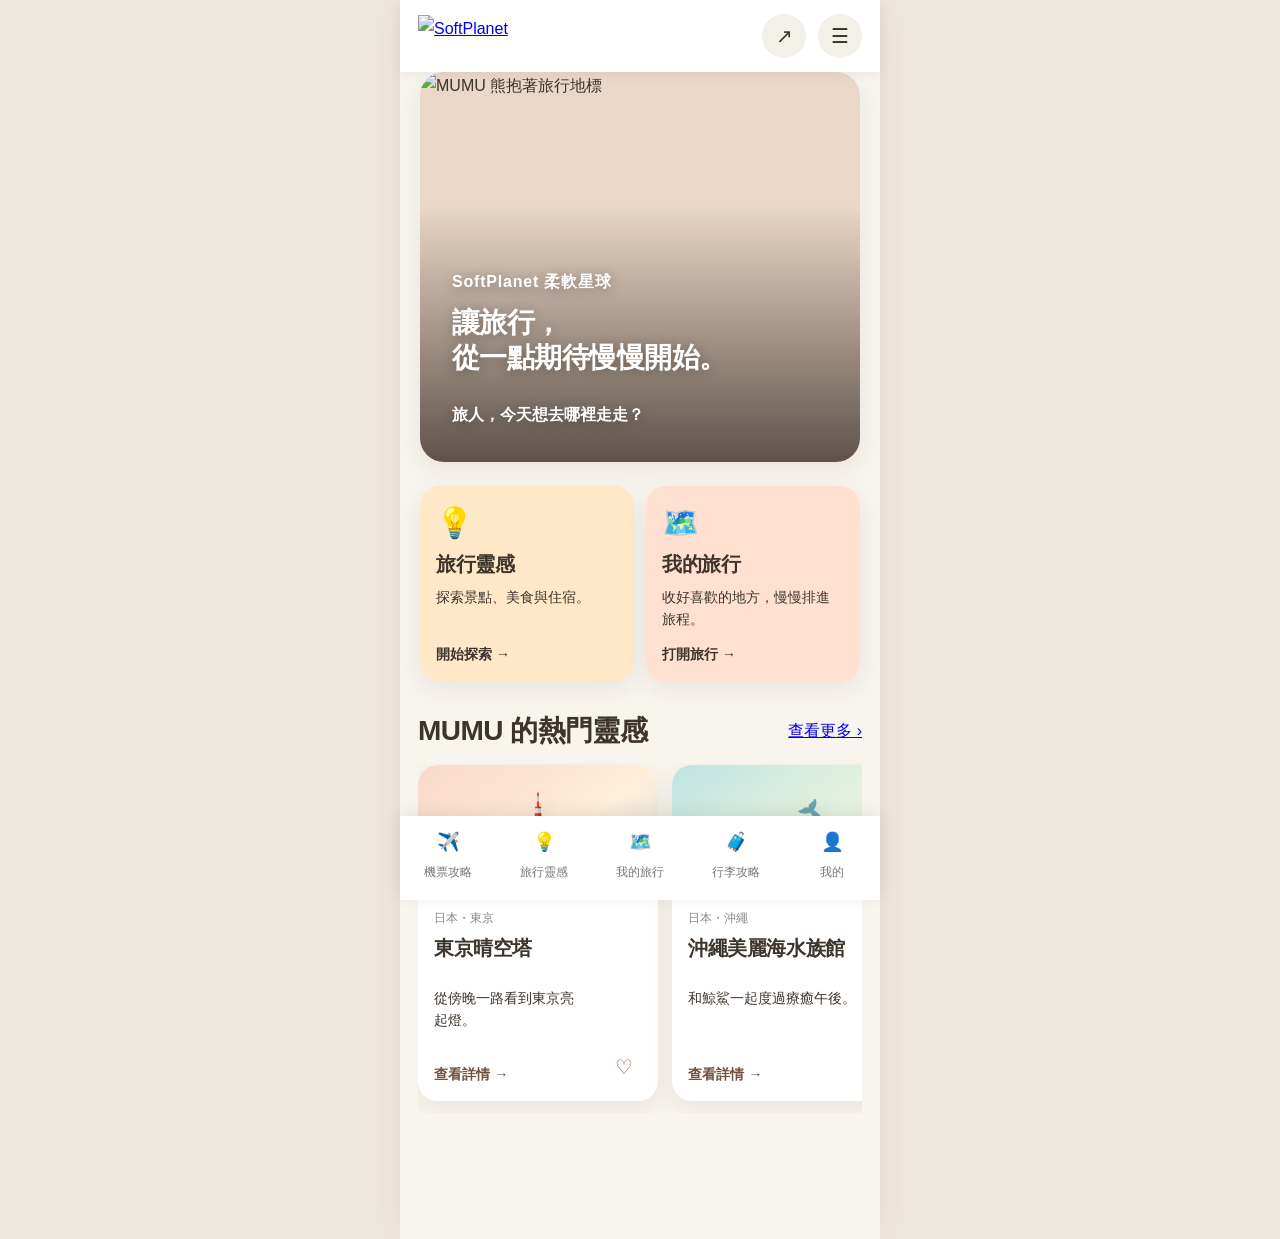
==== commit f9b65b0f: "Sync latest SoftPlanet V1 project" ====
--- a/index.html
+++ b/index.html
@@ -2,240 +2,48 @@
 <html lang="zh-Hant">
 <head>
   <meta charset="UTF-8">
-  <meta name="viewport" content="width=device-width, initial-scale=1.0">
+  <meta name="viewport" content="width=device-width, initial-scale=1.0, viewport-fit=cover">
+  <meta name="theme-color" content="#F8F4EE">
   <title>SoftPlanet 柔軟星球</title>
-  <link rel="stylesheet" href="css/style.css">
+  <link rel="stylesheet" href="css/style.css?v=20260713-review2">
 </head>
-
 <body>
-
-<div class="app">
-
-  <!-- Header -->
- <header class="site-header">
-
-   <div class="brand">
-
-    <img
-        class="site-logo"
-        src="https://pub-b81dcc9d028843a88c719d03c1eb29a1.r2.dev/assets/logo/softplanet-logo.webp"
-        alt="SoftPlanet">
-
-</div>
-            
-
-    <div class="header-actions">
-
-        <button class="icon-btn" aria-label="分享">
-            ⤴
-        </button>
-
-        <button class="icon-btn" aria-label="選單">
-            ☰
-        </button>
-
-    </div>
-
-</header>
-  <main>
-
-     
-   <section class="hero">
-
-    <img
-        class="hero-image"
-        src="https://pub-b81dcc9d028843a88c719d03c1eb29a1.r2.dev/assets/hero/hero-home.webp"
-        alt="SoftPlanet Hero">
-
-    </section>
-
-    <!-- CTA -->
-    <section class="cta-grid">
-
-      <a class="cta-card cta-inspiration" href="#">
-
-        <div class="cta-icon">💡</div>
-
-        <h2>我要旅行靈感</h2>
-
-       <p>
-  探索景點、美食與住宿。
-</p>
-
-        <span>開始探索 →</span>
-
-      </a>
-
-      <a class="cta-card cta-planner" href="#">
-
-        <div class="cta-icon">🗺️</div>
-
-        <h2>幫我規劃行程</h2>
-
-       <p>
-  快速建立你的專屬行程。
-</p>
-
-        <span>立即規劃 →</span>
-
-      </a>
-
-    </section>
-
-    <!-- 熱門行程 -->
-    <section class="popular-trips">
-
-      <div class="section-head">
-        <h2>🔥 熱門行程</h2>
-        <a href="#">查看更多 ›</a>
-      </div>
-
-      <div class="trip-scroll">
-
-        <article class="trip-card">
-
-          <div class="trip-image trip-tokyo"></div>
-
-          <div class="trip-content">
-
-            <div class="trip-tag">
-              日本・東京
-            </div>
-
-            <h3>
-              東京5天4夜美食之旅
-            </h3>
-
-            <p>
-              美食與親子一次滿足！
-            </p>
-
-            <button class="heart-btn">
-              ♡
-            </button>
-
-          </div>
-
-        </article>
-
-        <article class="trip-card">
-
-          <div class="trip-image trip-okinawa"></div>
-
-          <div class="trip-content">
-
-            <div class="trip-tag">
-              日本・沖繩
-            </div>
-
-            <h3>
-              沖繩5天4夜自駕遊
-            </h3>
-
-            <p>
-              海島放鬆之旅
-            </p>
-
-            <button class="heart-btn">
-              ♡
-            </button>
-
-          </div>
-
-        </article>
-
-        <article class="trip-card">
-
-          <div class="trip-image trip-seoul"></div>
-
-          <div class="trip-content">
-
-            <div class="trip-tag">
-              韓國・首爾
-            </div>
-
-            <h3>
-              首爾5天4夜自由行
-            </h3>
-
-            <p>
-              購物美食全攻略
-            </p>
-
-            <button class="heart-btn">
-              ♡
-            </button>
-
-          </div>
-
-        </article>
-
-        <article class="trip-card">
-
-          <div class="trip-image trip-hongkong"></div>
-
-          <div class="trip-content">
-
-            <div class="trip-tag">
-              香港
-            </div>
-
-            <h3>
-              香港4天3夜美食購物
-            </h3>
-
-            <p>
-              港式美食不能錯過
-            </p>
-
-            <button class="heart-btn">
-              ♡
-            </button>
-
-          </div>
-
-        </article>
-
-      </div>
-
-    </section>
-
-  </main>
-
-  <!-- Navigation -->
-
-  <nav class="bottom-nav">
-
-    <a class="active" href="#">
-      <span>🏠</span>
-      首頁
-    </a>
-
-    <a href="#">
-      <span>🗓️</span>
-      行程規劃
-    </a>
-
-    <a href="#">
-      <span>💡</span>
-      旅行靈感
-    </a>
-
-    <a href="#">
-      <span>🧳</span>
-      行李攻略
-    </a>
-
-    <a href="#">
-      <span>👤</span>
-      我的
-    </a>
-
-  </nav>
-
-</div>
-
-<script src="js/script.js"></script>
-
+  <div class="app home-page">
+    <header class="site-header">
+      <a class="brand" href="index.html" aria-label="SoftPlanet 首頁"><img class="site-logo" src="https://pub-b81dcc9d028843a88c719d03c1eb29a1.r2.dev/assets/logo/softplanet-logo.webp" alt="SoftPlanet" width="1774" height="611" decoding="async"></a>
+      <div class="header-actions"><button class="icon-btn" id="shareBtn" type="button" aria-label="分享 SoftPlanet"><span aria-hidden="true">↗</span></button><button class="icon-btn" id="menuBtn" type="button" aria-label="開啟選單" aria-expanded="false" aria-controls="siteMenu"><span aria-hidden="true">☰</span></button></div>
+    </header>
+    <div class="site-menu" id="siteMenu" hidden><a href="inspiration.html">旅行靈感</a><a href="trips.html">我的旅行</a><a href="favorites.html">收藏</a><a href="my.html">我的</a></div>
+    <main>
+      <section class="hero" aria-labelledby="homeHeroTitle">
+        <img class="hero-image" src="https://pub-b81dcc9d028843a88c719d03c1eb29a1.r2.dev/assets/hero/hero-home.webp" alt="MUMU 熊抱著旅行地標" width="1535" height="1024" decoding="async" fetchpriority="high">
+        <div class="hero-content">
+          <p class="hero-kicker">SoftPlanet 柔軟星球</p>
+          <h1 id="homeHeroTitle"><span>讓旅行，</span><span>從一點期待慢慢開始。</span></h1>
+          <p class="hero-greeting" id="homeGreeting">旅人，今天想去哪裡走走？</p>
+        </div>
+      </section>
+      <section class="cta-grid" aria-label="開始使用 SoftPlanet">
+        <a class="cta-card cta-inspiration" href="inspiration.html"><div class="cta-icon" aria-hidden="true">💡</div><h2>旅行靈感</h2><p>探索景點、美食與住宿。</p><span>開始探索 →</span></a>
+        <a class="cta-card cta-planner" href="trips.html"><div class="cta-icon" aria-hidden="true">🗺️</div><h2>我的旅行</h2><p>收好喜歡的地方，慢慢排進旅程。</p><span>打開旅行 →</span></a>
+      </section>
+      <section class="popular-trips" aria-labelledby="popularTitle">
+        <div class="section-head"><h2 id="popularTitle">MUMU 的熱門靈感</h2><a href="inspiration.html?country=日本&city=東京&category=景點">查看更多 ›</a></div>
+        <div class="trip-scroll">
+          <article class="trip-card"><a class="trip-image trip-tokyo" href="place.html?id=tokyo-skytree" aria-label="查看東京晴空塔"><span aria-hidden="true">🗼</span></a><div class="trip-content"><div class="trip-tag">日本・東京</div><h3>東京晴空塔</h3><p>從傍晚一路看到東京亮起燈。</p><a class="card-detail-link" href="place.html?id=tokyo-skytree">查看詳情 →</a><button class="heart-btn" type="button" data-place-id="tokyo-skytree" aria-label="收藏東京晴空塔" aria-pressed="false">♡</button></div></article>
+          <article class="trip-card"><a class="trip-image trip-okinawa" href="place.html?id=okinawa-aquarium" aria-label="查看沖繩美麗海水族館"><span aria-hidden="true">🐋</span></a><div class="trip-content"><div class="trip-tag">日本・沖繩</div><h3>沖繩美麗海水族館</h3><p>和鯨鯊一起度過療癒午後。</p><a class="card-detail-link" href="place.html?id=okinawa-aquarium">查看詳情 →</a><button class="heart-btn" type="button" data-place-id="okinawa-aquarium" aria-label="收藏沖繩美麗海水族館" aria-pressed="false">♡</button></div></article>
+          <article class="trip-card"><a class="trip-image trip-seoul" href="place.html?id=seoul-forest" aria-label="查看首爾林"><span aria-hidden="true">🌳</span></a><div class="trip-content"><div class="trip-tag">韓國・首爾</div><h3>首爾林散步</h3><p>在城市裡留一段綠色空白。</p><a class="card-detail-link" href="place.html?id=seoul-forest">查看詳情 →</a><button class="heart-btn" type="button" data-place-id="seoul-forest" aria-label="收藏首爾林" aria-pressed="false">♡</button></div></article>
+          <article class="trip-card"><a class="trip-image trip-hongkong" href="place.html?id=hongkong-tram" aria-label="查看叮叮車城市散策"><span aria-hidden="true">🚋</span></a><div class="trip-content"><div class="trip-tag">香港</div><h3>叮叮車城市散策</h3><p>用柔軟的速度看港島街景。</p><a class="card-detail-link" href="place.html?id=hongkong-tram">查看詳情 →</a><button class="heart-btn" type="button" data-place-id="hongkong-tram" aria-label="收藏叮叮車城市散策" aria-pressed="false">♡</button></div></article>
+        </div>
+      </section>
+    </main>
+    <nav class="bottom-nav" aria-label="主要導覽"><a href="flight.html"><span aria-hidden="true">✈️</span>機票攻略</a><a href="inspiration.html"><span aria-hidden="true">💡</span>旅行靈感</a><a href="trips.html"><span aria-hidden="true">🗺️</span>我的旅行</a><a href="packing.html"><span aria-hidden="true">🧳</span>行李攻略</a><a href="my.html"><span aria-hidden="true">👤</span>我的</a></nav>
+    <div class="toast" id="toast" role="status" aria-live="polite" hidden></div>
+  </div>
+  <script src="https://cdn.jsdelivr.net/npm/@supabase/supabase-js@2"></script>
+  <script src="js/supabase-client.js"></script>
+  <script src="js/profile-service.js"></script>
+  <script src="js/home.js"></script>
+  <script src="js/script.js"></script>
 </body>
-</html>+</html>
--- a/css/style.css
+++ b/css/style.css
@@ -1,13 +1,42 @@
+:root{
+  --color-bg:#F8F4EE;
+  --color-surface:#fff;
+  --color-surface-soft:#fffdf9;
+  --color-text:#3d342c;
+  --color-muted:#715d4d;
+  --color-primary:#ef8b56;
+  --color-primary-dark:#b35f3e;
+  --color-border:#e5d9cd;
+  --radius-sm:13px;
+  --radius-md:18px;
+  --radius-lg:22px;
+  --shadow-card:0 8px 20px rgba(61,52,44,.08);
+}
 *{
   margin:0;
   padding:0;
   box-sizing:border-box;
 }
+[hidden]{display:none!important}
 html{scroll-behavior:smooth;}
 body{
   font-family:"Noto Sans TC",Arial,sans-serif;
   background:#F8F4EE;
   color:#3d342c;
+  -webkit-font-smoothing:antialiased;
+}
+button,input,select{font:inherit;}
+button,a{-webkit-tap-highlight-color:transparent;}
+.sr-only{
+  position:absolute;
+  width:1px;
+  height:1px;
+  padding:0;
+  margin:-1px;
+  overflow:hidden;
+  clip:rect(0,0,0,0);
+  white-space:nowrap;
+  border:0;
 }
 .app{
   max-width:480px;
@@ -28,16 +57,47 @@
   box-shadow:0 2px 12px rgba(0,0,0,.06);
 }
 .brand{
-    height:92px;
+    display:flex;
+    align-items:center;
+}
+.site-logo{
+    height:42px;
     width:auto;
     display:block;
 }
 
 .header-actions{display:flex;gap:12px;}
 .icon-btn{
-  width:40px;height:40px;border:none;border-radius:50%;
+  width:44px;height:44px;border:none;border-radius:50%;
   background:#f3efe9;cursor:pointer;font-size:20px;
-}
+  color:#3d342c;
+}
+.icon-btn:focus-visible,.heart-btn:focus-visible,.bottom-nav a:focus-visible,.site-menu a:focus-visible,.cta-card:focus-visible{
+  outline:3px solid #ef8b56;
+  outline-offset:3px;
+}
+.site-menu{
+  position:fixed;
+  z-index:120;
+  top:76px;
+  left:50%;
+  width:min(calc(100% - 36px),444px);
+  transform:translateX(-50%);
+  padding:10px;
+  border:1px solid #eadfd3;
+  border-radius:18px;
+  background:#fffdf9;
+  box-shadow:0 14px 34px rgba(61,52,44,.16);
+}
+.site-menu a{
+  display:block;
+  padding:13px 14px;
+  border-radius:12px;
+  color:#3d342c;
+  text-decoration:none;
+  font-weight:700;
+}
+.site-menu a:hover{background:#f8f1e8;}
 .hero{
     margin:18px;
     padding:0;
@@ -48,8 +108,22 @@
 
 .hero-image{
     width:100%;
+    height:auto;
+    max-height:460px;
+    aspect-ratio:3 / 2;
+    object-fit:cover;
     display:block;
     border-radius:28px;
+}
+.mumu-note{
+  margin:-2px 18px 18px;
+  padding:13px 15px;
+  border-radius:16px;
+  background:#fffdf9;
+  color:#6f5b49;
+  font-size:14px;
+  line-height:1.6;
+  box-shadow:0 5px 16px rgba(61,52,44,.05);
 }
 .hero h1{
     font-size:52px;
@@ -83,8 +157,11 @@
 .cta-planner{background:#FFE0D1;}
 .cta-icon{font-size:34px;}
 .cta-card h2{
-    font-size:30px;
+    font-size:clamp(18px,5vw,24px);
     line-height:1.2;
+    white-space:normal;
+    word-break:keep-all;
+    letter-spacing:-0.02em;
 }
 .cta-card p{
     font-size:15px;
@@ -105,6 +182,10 @@
   display:flex;
   gap:14px;
   overflow-x:auto;
+  scroll-snap-type:x proximity;
+  padding:2px 2px 12px;
+  scrollbar-width:thin;
+  scrollbar-color:#d7bda4 transparent;
 }
 .trip-card{
   min-width:240px;
@@ -112,8 +193,21 @@
   border-radius:22px;
   overflow:hidden;
   box-shadow:0 8px 18px rgba(0,0,0,.08);
-}
-.trip-image{height:130px;background:#d9d9d9;}
+  scroll-snap-align:start;
+}
+.trip-image{
+  height:130px;
+  display:flex;
+  align-items:center;
+  justify-content:center;
+  overflow:hidden;
+  text-decoration:none;
+}
+.trip-image span{font-size:64px;filter:drop-shadow(0 8px 9px rgba(61,52,44,.15));}
+.trip-tokyo{background:linear-gradient(145deg,#f9d8c9,#ffeeda 58%,#c9dfdb);}
+.trip-okinawa{background:linear-gradient(145deg,#bfe3e2,#e5f3df 55%,#ffe2ad);}
+.trip-seoul{background:linear-gradient(145deg,#ead7ef,#fce0d7 55%,#f8eac8);}
+.trip-hongkong{background:linear-gradient(145deg,#d8d6ed,#f5cfc0 55%,#f6df9f);}
 .trip-content{padding:14px;position:relative;}
 .trip-tag{font-size:12px;color:#888;}
 .trip-content h3{margin:8px 0;}
@@ -125,7 +219,11 @@
   background:none;
   font-size:20px;
   cursor:pointer;
-}
+  width:44px;
+  height:44px;
+  color:#9b5f49;
+}
+.heart-btn.active{color:#d95d55;}
 .feature-card,.planner-card,.member-card,.member-menu,.badge-grid{
   background:#fff;
   border-radius:20px;
@@ -196,6 +294,7 @@
   left:0;right:0;bottom:0;
   background:#fff;
   box-shadow:0 -4px 16px rgba(0,0,0,.08);
+  padding-bottom:env(safe-area-inset-bottom);
 }
 .bottom-nav{
   display:grid;
@@ -209,9 +308,492 @@
   display:flex;
   flex-direction:column;
   align-items:center;
-  padding:12px 0;
+  padding:10px 2px;
+  min-height:64px;
   font-size:12px;
 }
 .bottom-nav span{font-size:22px;margin-bottom:4px;}
 .bottom-nav .active{color:#ef8b56;font-weight:700;}
-                                                 +.toast{
+  position:fixed;
+  z-index:200;
+  left:50%;
+  bottom:calc(86px + env(safe-area-inset-bottom));
+  width:max-content;
+  max-width:calc(100% - 36px);
+  transform:translateX(-50%);
+  padding:11px 16px;
+  border-radius:999px;
+  background:#3d342c;
+  color:#fff;
+  font-size:14px;
+  box-shadow:0 8px 24px rgba(61,52,44,.2);
+}
+
+@media (max-width:359px){
+  .site-header{padding:12px 12px;}
+  .hero{margin:12px;}
+  .mumu-note{margin:-1px 12px 15px;}
+  .cta-grid{gap:10px;padding:0 12px 20px;}
+  .cta-card{padding:14px;min-height:164px;}
+  .cta-card p{font-size:13px;}
+  .popular-trips{padding-left:12px;padding-right:12px;}
+  .bottom-nav a{font-size:10px;}
+  .bottom-nav span{font-size:20px;}
+}
+
+@media (min-width:768px){
+  body{background:#efe8de;}
+  .app{box-shadow:0 0 40px rgba(61,52,44,.08);}
+}
+
+/* Travel inspiration */
+.simple-header{min-height:72px;}
+.back-link,.link-icon{
+  display:flex;
+  align-items:center;
+  justify-content:center;
+  width:44px;
+  height:44px;
+  border-radius:50%;
+  background:#f3efe9;
+  color:#3d342c;
+  text-decoration:none;
+  font-size:22px;
+}
+.page-brand{display:flex;align-items:center;gap:8px;font-size:17px;}
+.page-intro{padding:28px 18px 18px;}
+.page-intro h1{margin:5px 0 10px;font-size:30px;line-height:1.25;}
+.page-intro>p:last-child{color:#755f4e;line-height:1.7;}
+.eyebrow{color:#b36f48;font-size:13px;font-weight:800;letter-spacing:.04em;}
+.filter-scroll{
+  display:flex;
+  gap:8px;
+  padding:2px 18px 16px;
+  overflow-x:auto;
+  scrollbar-width:none;
+}
+.filter-scroll::-webkit-scrollbar{display:none;}
+.filter-chip{
+  flex:0 0 auto;
+  min-height:42px;
+  padding:9px 16px;
+  border:1px solid #e5d9cd;
+  border-radius:999px;
+  background:#fffdf9;
+  color:#6f5b49;
+  font:inherit;
+  font-weight:700;
+  cursor:pointer;
+}
+.filter-chip.active{border-color:#ef8b56;background:#ef8b56;color:#fff;}
+.place-grid{display:grid;gap:16px;padding:0 18px 28px;}
+.place-card{overflow:hidden;border-radius:22px;background:#fff;box-shadow:0 8px 20px rgba(61,52,44,.08);}
+.place-visual{display:flex;height:170px;align-items:center;justify-content:center;text-decoration:none;}
+.place-visual span{font-size:76px;filter:drop-shadow(0 9px 10px rgba(61,52,44,.14));}
+.tone-peach{background:linear-gradient(145deg,#f9d7c8,#fff0db 60%,#cadfdb);}
+.tone-sand{background:linear-gradient(145deg,#f3d7b4,#fff2d9 60%,#e8c4a8);}
+.tone-aqua{background:linear-gradient(145deg,#bde2e3,#e6f4e4 58%,#ffe0ae);}
+.tone-sage{background:linear-gradient(145deg,#cfe3ce,#edf0cf 58%,#f4dcc2);}
+.tone-lavender{background:linear-gradient(145deg,#d7d5ec,#f3d5df 58%,#f7e1aa);}
+.tone-mint{background:linear-gradient(145deg,#cce5d9,#f0ead0 58%,#f6d4c5);}
+.place-card-body{position:relative;padding:16px 58px 18px 16px;}
+.place-card-body h2{margin:6px 0 7px;font-size:20px;}
+.place-card-body h2 a{color:#3d342c;text-decoration:none;}
+.place-card-body>p:last-of-type{color:#756252;font-size:14px;line-height:1.6;}
+.place-heart{
+  position:absolute;
+  top:15px;
+  right:14px;
+  width:44px;
+  height:44px;
+  border:0;
+  border-radius:50%;
+  background:#fff5ef;
+  color:#cf6958;
+  font-size:24px;
+  cursor:pointer;
+}
+.place-heart[aria-pressed="true"]{background:#ffe0dc;color:#c94f46;}
+.place-heart:focus-visible,.filter-chip:focus-visible,.back-link:focus-visible,.link-icon:focus-visible{
+  outline:3px solid #ef8b56;
+  outline-offset:2px;
+}
+
+@media (min-width:420px){
+  .place-grid{grid-template-columns:1fr 1fr;gap:14px;}
+  .place-visual{height:140px;}
+  .place-card-body{padding-right:48px;}
+  .place-heart{right:8px;}
+}
+
+/* Place detail */
+.place-detail-page{padding-bottom:36px;}
+.place-detail-page .site-header .place-heart{position:static;}
+.place-detail-hero{display:flex;height:250px;align-items:center;justify-content:center;}
+.place-detail-hero span{font-size:108px;filter:drop-shadow(0 12px 12px rgba(61,52,44,.15));}
+.place-detail-content{padding:24px 18px 36px;}
+.place-detail-content h1{margin:7px 0 10px;font-size:32px;line-height:1.25;}
+.place-summary{color:#6f5b49;line-height:1.75;}
+.quick-facts{display:grid;grid-template-columns:1fr 1fr;gap:12px;margin:22px 0;}
+.quick-facts div{display:grid;grid-template-columns:auto 1fr;gap:2px 9px;padding:15px;border-radius:18px;background:#fff;}
+.quick-facts div>span{grid-row:1/3;font-size:25px;align-self:center;}
+.quick-facts small{color:#8a7460;}
+.quick-facts strong{font-size:14px;}
+.detail-card,.add-trip-panel{margin-top:14px;padding:18px;border-radius:20px;background:#fff;box-shadow:0 6px 18px rgba(61,52,44,.06);}
+.detail-card h2,.add-trip-panel h2{margin:0 0 9px;font-size:18px;}
+.detail-card p,.add-trip-panel>p{color:#715d4d;font-size:14px;line-height:1.7;}
+.mumu-tip{background:#fff4e7;}
+.add-trip-panel{margin-top:22px;}
+.add-trip-panel label{display:block;margin:16px 0 7px;font-size:14px;font-weight:800;}
+.add-trip-panel select{width:100%;min-height:48px;padding:10px 12px;border:1px solid #d9cabb;border-radius:13px;background:#fffdf9;color:#3d342c;font:inherit;}
+.primary-btn{width:100%;min-height:50px;margin-top:12px;border:0;border-radius:14px;background:#ef8b56;color:#fff;font:inherit;font-weight:800;cursor:pointer;}
+.primary-btn:disabled{background:#d7c8bb;color:#fff;cursor:not-allowed;}
+.status-message{min-height:24px;margin-top:10px;color:#8a5a40;font-size:14px;line-height:1.5;}
+.text-link{display:inline-block;margin-top:4px;color:#b35f3e;font-weight:800;text-decoration:none;}
+
+/* Trip planner */
+.compact-intro{padding-bottom:14px;}
+.compact-intro h1{font-size:28px;}
+.planner-form-card{margin:0 18px 28px;padding:18px;border-radius:22px;background:#fff;box-shadow:0 8px 22px rgba(61,52,44,.07);}
+.planner-form-card h2{margin:0 0 14px;font-size:20px;}
+.planner-form-card label{display:block;margin:11px 0 6px;font-size:13px;font-weight:800;color:#675344;}
+.planner-form-card input{width:100%;min-height:48px;padding:11px 13px;border:1px solid #dccfc2;border-radius:13px;background:#fffdf9;color:#3d342c;font:inherit;}
+.planner-form-card input:focus,.add-trip-panel select:focus{outline:3px solid rgba(239,139,86,.24);border-color:#ef8b56;}
+.form-row{display:grid;grid-template-columns:1fr 1fr;gap:10px;}
+.trip-list-section{padding:0 18px 28px;}
+.count-badge{padding:5px 10px;border-radius:999px;background:#efe6dc;color:#78614e;font-size:12px;font-weight:800;}
+.saved-trip-list{display:grid;gap:12px;}
+.saved-trip-card{display:grid;grid-template-columns:50px minmax(0,1fr) 44px;gap:12px;align-items:center;padding:15px;border-radius:20px;background:#fff;box-shadow:0 7px 18px rgba(61,52,44,.07);}
+.trip-city-icon{display:flex;width:50px;height:50px;align-items:center;justify-content:center;border-radius:16px;background:#fff0df;font-size:24px;}
+.saved-trip-content{min-width:0;}
+.saved-trip-content h3{margin:4px 0;font-size:18px;white-space:nowrap;overflow:hidden;text-overflow:ellipsis;}
+.saved-trip-content h3 a{color:#3d342c;text-decoration:none;}
+.trip-created-date{color:#8a7664;font-size:12px;}
+.trip-more-btn,.remove-place-btn{width:44px;height:44px;border:0;border-radius:50%;background:#f6f0e9;color:#755f4c;font-size:22px;cursor:pointer;}
+.soft-loading,.soft-empty{padding:34px 18px;border-radius:20px;background:#fff;text-align:center;color:#715d4d;}
+.soft-loading span,.soft-empty>span{display:block;margin-bottom:8px;font-size:38px;}
+.soft-empty h3{margin-bottom:7px;color:#3d342c;}
+.soft-empty p{font-size:14px;line-height:1.6;}
+.primary-link{display:inline-block;margin-top:14px;padding:11px 17px;border-radius:999px;background:#ef8b56;color:#fff;text-decoration:none;font-size:14px;font-weight:800;}
+.confirm-dialog{width:min(calc(100% - 36px),400px);padding:0;border:0;border-radius:24px;background:#fffdf9;color:#3d342c;box-shadow:0 20px 55px rgba(61,52,44,.28);}
+.confirm-dialog::backdrop{background:rgba(61,52,44,.38);}
+.confirm-dialog form{padding:24px;text-align:center;}
+.dialog-bear{font-size:44px;}
+.confirm-dialog h2{margin:8px 0;font-size:22px;}
+.confirm-dialog p{color:#715d4d;font-size:14px;line-height:1.6;}
+.dialog-actions{display:grid;grid-template-columns:1fr 1fr;gap:10px;margin-top:20px;}
+.secondary-btn,.danger-btn{min-height:46px;border:0;border-radius:13px;font:inherit;font-weight:800;cursor:pointer;}
+.secondary-btn{background:#eee5dc;color:#675344;}
+.danger-btn{background:#c75b52;color:#fff;}
+
+/* Trip detail */
+.trip-cover{padding:28px 20px 24px;text-align:center;background:linear-gradient(160deg,#ffe5cc,#fff4e6 55%,#efdcd1);}
+.trip-cover-icon{display:flex;width:76px;height:76px;margin:0 auto 14px;align-items:center;justify-content:center;border-radius:24px;background:rgba(255,255,255,.72);font-size:38px;box-shadow:0 8px 20px rgba(61,52,44,.07);}
+.trip-cover h1{margin:6px 0 8px;font-size:30px;line-height:1.25;}
+.trip-destination{margin-bottom:6px;color:#6c5848;font-weight:800;}
+.trip-collection{padding:24px 18px 18px;}
+.trip-collection .section-head h2{font-size:21px;}
+.trip-collection .section-head a{color:#b15f3f;font-size:13px;font-weight:800;text-decoration:none;}
+.trip-place-list{display:grid;gap:11px;}
+.trip-place-item{display:grid;grid-template-columns:62px minmax(0,1fr) 44px;gap:12px;align-items:center;padding:12px;border-radius:18px;background:#fff;box-shadow:0 6px 16px rgba(61,52,44,.06);}
+.mini-place-visual{display:flex;width:62px;height:62px;align-items:center;justify-content:center;border-radius:16px;text-decoration:none;font-size:30px;}
+.trip-place-item h3{margin-top:4px;font-size:17px;}
+.trip-place-item h3 a{color:#3d342c;text-decoration:none;}
+.compact-empty{padding:26px 16px;}
+.future-sections{display:grid;gap:10px;padding:0 18px 28px;}
+.future-sections article{display:grid;grid-template-columns:38px minmax(0,1fr) auto;gap:10px;align-items:center;padding:15px;border:1px dashed #dacbbc;border-radius:18px;background:rgba(255,255,255,.52);}
+.future-sections article>span:first-child{font-size:26px;}
+.future-sections h2{font-size:16px;}
+.future-sections p{margin-top:3px;color:#806b59;font-size:12px;}
+.coming-badge{padding:4px 7px;border-radius:999px;background:#eee4da;color:#806a56;font-size:10px;font-weight:800;}
+
+@media (max-width:359px){
+  .planner-form-card,.trip-list-section,.trip-collection,.future-sections{margin-left:0;margin-right:0;padding-left:12px;padding-right:12px;}
+  .planner-form-card{margin-left:12px;margin-right:12px;}
+  .form-row{grid-template-columns:1fr;gap:0;}
+  .saved-trip-card{grid-template-columns:46px minmax(0,1fr) 42px;gap:9px;padding:12px;}
+}
+
+/* My and favorites */
+.header-spacer{width:44px;height:44px;}
+.account-card{display:grid;grid-template-columns:70px minmax(0,1fr);gap:14px;margin:24px 18px 20px;padding:20px;border-radius:24px;background:linear-gradient(145deg,#fff,#fff1df);box-shadow:var(--shadow-card);}
+.mumu-avatar{display:flex;width:70px;height:70px;align-items:center;justify-content:center;border-radius:22px;background:#f5dfca;font-size:38px;}
+.account-card h1{margin:5px 0 6px;font-size:21px;line-height:1.35;}
+.account-card>div:nth-child(2)>p:last-child{color:var(--color-muted);font-size:13px;line-height:1.55;}
+.account-action,.account-card>.status-message{grid-column:1/-1;}
+.account-action{margin-top:2px;}
+.secondary-account-action{background:#eee4da;color:#675344;}
+.my-menu{display:grid;gap:10px;padding:0 18px 28px;}
+.my-menu>a,.disabled-menu-item{display:grid;grid-template-columns:52px minmax(0,1fr) auto;gap:13px;align-items:center;min-height:76px;padding:12px 14px;border-radius:20px;background:#fff;color:var(--color-text);text-decoration:none;box-shadow:0 5px 16px rgba(61,52,44,.055);}
+.menu-icon{display:flex;width:52px;height:52px;align-items:center;justify-content:center;border-radius:16px;color:#8d5546;font-size:24px;}
+.my-menu strong{display:block;margin-bottom:4px;font-size:16px;}
+.my-menu small{display:block;color:#836f5e;font-size:12px;line-height:1.4;}
+.my-menu>a>span:last-child{color:#a8907b;font-size:26px;}
+.disabled-menu-item{opacity:.78;}
+.favorite-list-section{padding:0 18px 28px;}
+.favorite-grid{padding:0;}
+.favorite-grid>.soft-loading,.favorite-grid>.soft-empty{grid-column:1/-1;}
+
+@media (prefers-reduced-motion:reduce){
+  html{scroll-behavior:auto;}
+  *,*::before,*::after{scroll-behavior:auto!important;transition-duration:.01ms!important;animation-duration:.01ms!important;animation-iteration-count:1!important;}
+}
+
+/* MVP release remediation */
+.page-brand{display:flex;align-items:center;gap:7px;color:#3d342c;text-decoration:none}
+.catalog-section{padding:0 18px 30px}
+.search-field{display:flex;align-items:center;gap:9px;margin:0 0 16px;padding:12px 14px;border:1px solid #eadfd5;border-radius:16px;background:#fff;box-shadow:0 5px 15px rgba(61,52,44,.04)}
+.search-field input{width:100%;border:0;outline:0;background:transparent;color:#3d342c;font:inherit}
+.country-grid,.category-grid{display:grid;gap:11px}
+.catalog-card{display:grid;grid-template-columns:52px minmax(0,1fr) auto;gap:12px;align-items:center;padding:14px;border-radius:20px;background:#fff;color:#3d342c;text-decoration:none;box-shadow:0 6px 18px rgba(61,52,44,.06)}
+.catalog-card h2{font-size:17px}.catalog-card p{margin-top:3px;color:#806b59;font-size:12px;line-height:1.45}.catalog-card>span:last-child{color:#b0927b;font-size:24px}.catalog-icon{display:flex;width:52px;height:52px;align-items:center;justify-content:center;border-radius:16px;background:#f6eadf;font-size:27px}
+.city-grid{display:grid;grid-template-columns:repeat(2,minmax(0,1fr));gap:12px}
+.city-card{min-height:158px;padding:18px;border-radius:24px;color:#4a3b31;text-decoration:none;box-shadow:0 7px 20px rgba(61,52,44,.06)}
+.city-card>span{display:block;font-size:32px}.city-card h2{margin-top:16px;font-size:21px}.city-card p{min-height:34px;margin:4px 0 10px;color:#6f5c4e;font-size:12px;line-height:1.4}.city-card strong{font-size:12px}
+.city-welcome,.story-card{display:flex;gap:13px;margin-bottom:15px;padding:17px;border-radius:20px;background:#fff4e5;color:#604c3d}.city-welcome>span,.story-card>span{font-size:30px}.city-welcome strong{display:block;margin-bottom:4px}.city-welcome p{font-size:13px;line-height:1.55}
+.story-card{display:block;padding:24px}.story-card>span{display:block}.story-card h2{margin:13px 0 8px;font-size:23px}.story-card p{margin-bottom:18px;line-height:1.75}
+.area-chips{display:flex;gap:8px;overflow:auto;margin:0 0 15px}.area-chips span{flex:none;padding:8px 12px;border-radius:999px;background:#e9ddcf;color:#654f40;font-size:13px;font-weight:800}
+.demo-badge{position:absolute;top:10px;left:10px;padding:4px 7px;border-radius:999px;background:rgba(255,255,255,.9);color:#7a604d;font-size:10px;font-weight:900}
+.place-visual{position:relative}.place-card-body .card-detail-link{display:inline-flex;margin-top:10px}
+.checklist-card{padding:17px;border-radius:22px;background:#fff;box-shadow:0 6px 18px rgba(61,52,44,.06)}
+.check-row{display:grid;grid-template-columns:26px minmax(0,1fr) 36px;gap:8px;align-items:center;min-height:52px;border-bottom:1px solid #f0e7df}.check-row input{width:20px;height:20px;accent-color:#a9755d}.check-row button{border:0;background:transparent;color:#a38e7e;font-size:22px}.check-row.done span{text-decoration:line-through;opacity:.48}
+.inline-form{display:grid;grid-template-columns:minmax(0,1fr) auto;gap:8px;margin-top:15px}.inline-form input{min-width:0;padding:12px;border:1px solid #ddd0c3;border-radius:13px;font:inherit}.inline-form .secondary-btn{width:auto;margin:0;padding-inline:16px}
+.detail-actions,.external-grid{display:flex;flex-wrap:wrap;gap:8px;margin-top:13px}
+.secondary-link,.external-grid a{display:inline-flex;align-items:center;justify-content:center;padding:10px 12px;border-radius:12px;background:#f2e7dd;color:#6d5140;font-size:13px;font-weight:800;text-decoration:none}
+.detail-list{display:grid;gap:11px}.detail-list div{display:grid;grid-template-columns:72px minmax(0,1fr);gap:9px}.detail-list dt{color:#8d6d59;font-weight:800}.detail-list dd{margin:0;line-height:1.55}.demo-note{margin-top:13px;padding:10px;border-radius:12px;background:#fff4df;color:#7a604d;font-size:12px}
+.inline-trip-form{display:grid;gap:9px}.inline-trip-form label{font-weight:800}.inline-trip-form input{width:100%;padding:13px;border:1px solid #d9cabd;border-radius:13px;font:inherit}
+.login-sheet{width:min(calc(100% - 24px),420px);margin:auto auto 0;padding:0;border:0;border-radius:26px 26px 0 0;background:#fffaf5;color:#3d342c}.login-sheet::backdrop{background:rgba(54,43,35,.36)}.login-sheet form{position:relative;padding:28px 22px max(24px,env(safe-area-inset-bottom));text-align:center}.login-sheet h2{margin:7px 0}.login-sheet p{margin-bottom:16px;color:#725f50;line-height:1.55}.login-sheet .secondary-btn{width:100%;margin-top:9px}.sheet-close{position:absolute;top:12px;right:14px;width:40px;height:40px;border:0;background:transparent;color:#826e5e;font-size:28px}
+.text-header-action{color:#8d5c47;font-size:13px;font-weight:900;text-decoration:none}
+.auth-notice{display:grid;grid-template-columns:46px minmax(0,1fr);gap:10px;margin:0 18px 16px;padding:16px;border-radius:20px;background:#fff1df;box-shadow:0 5px 16px rgba(61,52,44,.05)}.auth-notice>span{font-size:30px}.auth-notice p{margin-top:3px;color:#715e4f;font-size:12px;line-height:1.5}.auth-notice .primary-btn{grid-column:1/-1;margin-top:3px}
+.guest-notice{margin:0 18px 14px;padding:10px 13px;border-radius:13px;background:#eee4da;color:#6c5848;font-size:12px}.guest-notice a{float:right;color:#9a5e45;font-weight:900}
+.guide-stack{display:grid;gap:11px;padding:0 18px 28px}.guide-stack article{display:grid;grid-template-columns:48px minmax(0,1fr);gap:12px;padding:16px;border-radius:20px;background:#fff;box-shadow:0 6px 18px rgba(61,52,44,.055)}.guide-stack article>span{display:flex;width:48px;height:48px;align-items:center;justify-content:center;border-radius:15px;background:#f5e8dc;font-size:25px}.guide-stack h2{font-size:17px}.guide-stack p{margin-top:4px;color:#735f50;font-size:13px;line-height:1.55}
+.packing-row{display:flex;align-items:center;justify-content:space-between;gap:12px;min-height:64px;border-bottom:1px solid #f0e7df}.packing-row label{display:flex;align-items:center;gap:10px;font-weight:800}.packing-row input,.large-check input{width:21px;height:21px;accent-color:#a9755d}.packing-row a{flex:none;color:#8d5c47;font-size:12px;font-weight:800;text-decoration:none}.packing-row.done label span{text-decoration:line-through;opacity:.46}.packing-detail{margin-bottom:18px}.large-check{display:flex;align-items:center;gap:10px;margin:15px 0;padding:14px;border-radius:15px;background:#fff;font-weight:900}.subsection-title{margin:20px 0 8px;font-size:20px}.product-grid{display:grid;gap:10px;margin-top:12px}.product-card{display:grid;grid-template-columns:64px minmax(0,1fr);gap:13px;align-items:center;padding:14px;border-radius:20px;background:#fff;color:#3d342c;text-decoration:none;box-shadow:0 6px 18px rgba(61,52,44,.055)}.product-card>span{display:flex;width:64px;height:64px;align-items:center;justify-content:center;border-radius:17px;background:#f7eadd;font-size:30px}.product-card small{color:#977864}.product-card h3{margin:3px 0 7px}.product-card strong{color:#8d5c47;font-size:12px}
+.custom-result{margin-top:14px}.custom-place-form{display:grid;gap:12px;margin-top:17px;text-align:left}.custom-place-form label{display:grid;gap:6px;color:#5f4b3c;font-size:13px;font-weight:800}.custom-place-form input,.custom-place-form select,.custom-place-form textarea{width:100%;padding:12px;border:1px solid #d9cabd;border-radius:13px;background:#fff;color:#3d342c;font:inherit}.custom-place-form textarea{min-height:92px;resize:vertical}.custom-place-form small{text-align:right;color:#907867}
+.custom-place-form .field-note{padding:10px;border-radius:11px;background:#fff1df;color:#805f4c;font-size:11px}.char-count{display:block}.char-count.near-limit{color:#c66f47;font-weight:900}.field-error{color:#b54e42;font-size:11px}.custom-place-card{border:1px dashed #c8a991;background:#fffaf6}
+.city-context{display:grid;grid-template-columns:1fr 1fr;gap:9px;margin-bottom:14px}.city-context article{padding:13px;border-radius:16px;background:#fff}.city-context span{font-size:22px}.city-context strong{display:block;margin:5px 0;font-size:13px}.city-context p{color:#816c5c;font-size:10px;line-height:1.4}
+.user-note-card{border:1px dashed #c7a98f;background:#fffaf5}.upgrade-card{display:grid;grid-template-columns:42px minmax(0,1fr);gap:12px;margin-top:14px;padding:18px;border-radius:20px;background:#fff0dc;box-shadow:0 6px 18px rgba(61,52,44,.06)}.upgrade-card>span{font-size:30px}.upgrade-card h2{font-size:17px}.upgrade-card p{margin-top:5px;color:#745d4d;font-size:12px;line-height:1.55}.upgrade-actions{display:grid;grid-template-columns:1fr 1fr;gap:8px}.upgrade-actions .primary-btn,.upgrade-actions .secondary-btn{min-height:44px;margin-top:12px;font-size:11px;white-space:nowrap}
+.sp-search{margin-bottom:14px}.sp-search .search-field{margin-bottom:0}.search-clear{width:34px;height:34px;border:0;border-radius:50%;background:#f3ece5;color:#7a6555;font-size:20px}.search-feedback{min-height:18px;margin:5px 5px 0;color:#9a755e;font-size:11px}
+.context-cards{display:grid;grid-template-columns:1fr 1fr;gap:9px;margin-top:18px;text-align:left}.context-cards article{display:grid;grid-template-columns:30px minmax(0,1fr);gap:8px;padding:12px;border-radius:16px;background:rgba(255,255,255,.72)}.context-cards article>span{font-size:22px}.context-cards small,.context-cards p{display:block;color:#806c5b;font-size:10px}.context-cards strong{display:block;margin:2px 0;font-size:13px}
+.trip-block-section{padding:22px 18px}.trip-block-section .section-head{align-items:flex-end}.trip-block-section h2{margin-top:3px;font-size:22px}.add-block-btn{min-height:42px;padding:8px 11px;border:0;border-radius:13px;background:#ef8b56;color:#fff;font-size:12px;font-weight:900;white-space:nowrap}.trip-block-grid{display:grid;gap:10px}.trip-block-card{position:relative;display:grid;grid-template-columns:minmax(0,1fr) 42px;align-items:center;border-radius:20px;background:#fff;box-shadow:0 6px 18px rgba(61,52,44,.06)}.trip-block-card>a{display:grid;grid-template-columns:52px minmax(0,1fr);gap:12px;align-items:center;padding:14px;color:#3d342c;text-decoration:none}.trip-block-card>a>span{display:flex;width:52px;height:52px;align-items:center;justify-content:center;border-radius:15px;background:#f6eadf;font-size:26px}.trip-block-card h3{font-size:16px}.trip-block-card p{margin:3px 0;color:#806b59;font-size:11px}.trip-block-card strong{color:#9a6048;font-size:11px}.trip-block-card>button{height:44px;border:0;background:transparent;color:#947d6c}.inline-badge{padding:2px 5px;border-radius:999px;background:#f4e1d2;color:#8d5c47;font-size:9px}.custom-trip-item{border:1px dashed #cbab94;background:#fffaf5}
+.block-sheet{width:min(calc(100% - 24px),440px);max-height:85vh;margin:auto auto 0;padding:0;border:0;border-radius:26px 26px 0 0;background:#fffaf5;color:#3d342c}.block-sheet::backdrop{background:rgba(54,43,35,.36)}.block-sheet>form{position:relative;padding:26px 18px max(22px,env(safe-area-inset-bottom));overflow:auto}.block-sheet>form>p:not(.eyebrow){margin:5px 0 15px;color:#776252;font-size:13px}.block-picker{display:grid;gap:8px}.block-picker article{display:grid;grid-template-columns:42px minmax(0,1fr) auto;gap:10px;align-items:center;padding:12px;border-radius:16px;background:#fff}.block-picker article>span{font-size:25px}.block-picker h3{font-size:14px}.block-picker p{margin-top:2px;color:#806b59;font-size:10px}.block-picker button{min-width:64px;min-height:36px;border:0;border-radius:11px;background:#f08a55;color:#fff;font-size:11px;font-weight:900}.block-picker button:disabled{background:#e4d9cf;color:#8f7e70}.stacked-actions{grid-template-columns:1fr}.stacked-actions .text-button{border:0;background:transparent;color:#836f5e}
+.block-workspace{padding:0 18px 30px}.workspace-card,.budget-hero{margin-bottom:14px;padding:18px;border-radius:21px;background:#fff;box-shadow:0 6px 18px rgba(61,52,44,.06)}.workspace-card h2{margin-bottom:12px;font-size:19px}.workspace-form{display:grid;gap:10px}.workspace-form label{display:grid;gap:6px;color:#675344;font-size:12px;font-weight:800}.workspace-form input,.workspace-form select{width:100%;min-width:0;padding:12px;border:1px solid #ddcfc3;border-radius:12px;background:#fffdf9;color:#3d342c;font:inherit}.workspace-form .form-row{gap:9px}.conversion-preview,.service-note{padding:11px;border-radius:12px;background:#fff3e4;color:#765b48;font-size:12px;line-height:1.5}.metric-grid{display:grid;grid-template-columns:1fr 1fr;gap:9px;margin-bottom:14px}.metric-grid article{padding:14px;border-radius:16px;background:#fff;box-shadow:0 5px 14px rgba(61,52,44,.05)}.metric-grid small{display:block;color:#846f5f;font-size:10px}.metric-grid strong{display:block;margin:4px 0;font-size:17px}.metric-grid p{color:#8c7767;font-size:10px}.expense-row{display:flex;justify-content:space-between;gap:12px;padding:12px 0;border-bottom:1px solid #eee4dc}.expense-row p,.expense-row small{display:block;margin-top:3px;color:#8a7464;font-size:10px}.expense-row>div:last-child{text-align:right}.budget-hero{background:#fff4e5}.budget-hero>p{margin-bottom:12px;color:#6f5746;font-size:13px;line-height:1.55}.budget-progress{height:10px;margin-bottom:15px;overflow:hidden;border-radius:999px;background:#ebdfd2}.budget-progress span{display:block;height:100%;border-radius:inherit;background:#75a779}.budget-hero.near .budget-progress span{background:#d0a453}.budget-hero.high .budget-progress span,.budget-hero.over .budget-progress span{background:#d97b5f}.currency-result{padding:22px;border-radius:18px;background:#fff1df;text-align:center}.currency-result small,.currency-result p{display:block;color:#856e5e}.currency-result strong{display:block;margin:7px 0;font-size:28px;color:#674a39}
+.favorite-filters{padding:0 0 14px}.guide-list-section{padding:0 18px 30px}.guide-list{display:grid;gap:10px}.guide-card{display:grid;grid-template-columns:50px minmax(0,1fr);gap:12px;padding:15px;border-radius:19px;background:#fff;box-shadow:0 6px 18px rgba(61,52,44,.055)}.guide-card>span{display:flex;width:50px;height:50px;align-items:center;justify-content:center;border-radius:15px;background:#f7eadf;font-size:25px}.guide-card h2{margin:4px 0 5px;font-size:17px}.guide-card div>p:last-child{color:#786454;font-size:12px;line-height:1.55}.tools-page .block-picker a{min-width:74px;font-size:10px;text-align:center}.tools-page .block-picker article{grid-template-columns:42px minmax(0,1fr) auto}
+@media(max-width:359px){.context-cards{grid-template-columns:1fr}.trip-block-section .section-head{align-items:flex-start;gap:9px}.metric-grid{grid-template-columns:1fr 1fr}}
+.home-page .hero{margin-top:0}
+.home-page .mumu-note{margin-top:12px}
+.card-detail-link{color:#6f513f;font-weight:800;font-size:.9rem;text-decoration:none}
+.trip-content .card-detail-link{display:inline-flex;margin-top:8px}
+.bottom-nav{padding-bottom:max(8px,env(safe-area-inset-bottom))}
+.bottom-nav a{min-width:0;white-space:nowrap}
+.bottom-nav a>span{font-size:1.15rem}
+@media(max-width:374px){
+  .app{padding-inline:14px}
+  .site-header{padding-inline:0}
+  .bottom-nav{padding-inline:4px}
+  .bottom-nav a{font-size:.68rem;gap:2px}
+  .home-page .hero-image{border-radius:22px}
+  .cta-grid{gap:10px}
+  .cta-card{padding:15px 12px}
+  .cta-card h2{font-size:1rem}
+}
+@media(min-width:768px){.home-page .hero-image{max-height:390px;aspect-ratio:16 / 7}}
+
+/* Member naming, MUMU asset, travel money and wallet follow-up */
+:root{--mumu-asset-url:url("https://pub-b81dcc9d028843a88c719d03c1eb29a1.r2.dev/assets/hero/hero-home.webp")}
+.mumu-asset,.soft-loading>span:first-child,.soft-empty>span:first-child,.dialog-bear,.city-welcome>span:first-child,.auth-notice>span:first-child,.guide-page .page-brand>span:first-child,.packing-page .page-brand>span:first-child,.guide-page .mumu-tip>span:first-child{display:inline-block;width:44px;height:44px;flex:none;border-radius:14px;background-color:#f7e5d3;background-image:var(--mumu-asset-url);background-repeat:no-repeat;background-position:82% 50%;background-size:auto 110%;font-size:0!important;vertical-align:middle;box-shadow:0 4px 12px rgba(61,52,44,.08)}
+.guide-page .page-brand>span:first-child,.packing-page .page-brand>span:first-child{width:28px;height:28px;border-radius:9px}
+.mumu-asset-small{width:28px;height:28px;border-radius:9px}
+.mumu-asset-inline{width:30px;height:30px;margin-right:8px;border-radius:9px}
+.mumu-note{display:flex;align-items:center;gap:10px}
+.mumu-note .mumu-asset{width:34px;height:34px;margin:0}
+.mumu-tip h2{display:flex;align-items:center}
+.mumu-avatar{background-color:#f5dfca;background-image:var(--mumu-asset-url);background-repeat:no-repeat;background-position:82% 50%;background-size:auto 110%;font-size:0}
+.dialog-bear{margin-inline:auto}
+.upgrade-card>.mumu-asset{width:42px;height:42px}
+.city-welcome>span:first-child{width:40px;height:40px}
+.profile-settings{margin:0 18px 20px}
+.profile-settings>p:not(.eyebrow){margin:-4px 0 14px;color:#715d4d;font-size:13px;line-height:1.6}
+.profile-settings .char-count{text-align:right;color:#8c7564}
+.workspace-form textarea{width:100%;min-width:0;min-height:82px;padding:12px;border:1px solid #ddcfc3;border-radius:12px;background:#fffdf9;color:#3d342c;font:inherit;resize:vertical}
+.workspace-form small{color:#897464;font-weight:500;line-height:1.45}
+.budget-empty-card{display:grid;grid-template-columns:50px minmax(0,1fr);gap:12px;align-items:center;margin-bottom:14px;padding:16px;border-radius:20px;background:#fff4e5;box-shadow:0 6px 18px rgba(61,52,44,.06)}
+.budget-empty-card strong{display:block;margin-bottom:4px}.budget-empty-card p{color:#765f4e;font-size:12px;line-height:1.5}.budget-empty-card a{display:inline-block;margin-top:6px;color:#9a5c43;font-size:12px;font-weight:900;text-decoration:none}
+.mumu-reminder{display:grid;grid-template-columns:42px minmax(0,1fr);gap:10px;align-items:center;margin-bottom:14px}.mumu-reminder p{margin:0!important}
+.finance-metrics{grid-template-columns:repeat(2,minmax(0,1fr))}.finance-metrics article{box-shadow:none;border:1px solid #f1e4d8}.finance-disclaimer{margin:-3px 0 14px}
+.expense-row{align-items:flex-start}.expense-row>div{min-width:0}.expense-status{font-weight:900;color:#9a634b}.expense-planned{border-left:3px solid #d4a857;padding-left:10px}.expense-cancelled{opacity:.55}.expense-row small{line-height:1.4}
+.mini-action,.text-mini-action{display:block;margin:8px 0 0 auto;border:0;border-radius:10px;font:inherit;font-size:10px;font-weight:900;white-space:nowrap}.mini-action{padding:8px 10px;background:#ed8b57;color:#fff}.text-mini-action{padding:5px;background:transparent;color:#8b7463}
+.inline-update-card{border:1px solid #e7c8b5;background:#fffaf5}.inline-update-card>p{margin:-5px 0 12px;color:#7a6656;font-size:12px;line-height:1.5}.inline-update-card .dialog-actions .primary-btn{margin:0}
+.wallet-section>.section-head p{margin-top:3px;color:#806c5d;font-size:11px}.wallet-list{display:grid;gap:10px}.wallet-card{padding:15px;border:1px solid #eee2d7;border-radius:17px;background:#fffaf6}.wallet-card h3{margin-top:3px;font-size:16px}.wallet-card>div:first-child small{color:#92725d}.wallet-balance{margin-top:11px;padding:12px;border-radius:13px;background:#fff}.wallet-balance small{color:#856e5d}.wallet-balance strong{display:block;margin:3px 0;font-size:20px}.wallet-balance p{color:#816b5b;font-size:11px;line-height:1.5}.wallet-actions{display:flex;gap:8px;margin-top:10px}.wallet-actions button{min-height:38px;padding:8px 12px;border:0;border-radius:11px;background:#eee3da;color:#725744;font:inherit;font-size:11px;font-weight:900}.wallet-create{margin-top:13px;padding:13px;border-radius:14px;background:#f7efe8}.wallet-create summary,.category-budget-fields summary{cursor:pointer;color:#805b47;font-weight:900}.wallet-create form,.category-budget-fields>div{margin-top:12px}.wallet-action-form{margin-top:12px;padding:14px;border-radius:15px;background:#fff0df}.wallet-action-form h3{font-size:16px}.wallet-action-form .dialog-actions .primary-btn{margin:0}.field-note{padding:10px;border-radius:11px;background:#fff1df;color:#805f4c;font-size:11px;line-height:1.5}.service-note+.service-note{margin-top:8px}
+.category-budget-fields{padding:12px;border-radius:13px;background:#f7efe8}.category-budget-fields .form-row{display:grid;grid-template-columns:1fr 1fr;gap:9px}
+@media(max-width:359px){.profile-settings{margin-inline:12px}.finance-metrics{grid-template-columns:1fr 1fr}.expense-row{gap:8px}.expense-row>div:last-child{max-width:44%}.category-budget-fields .form-row{grid-template-columns:1fr}}
+
+/* SoftPlanet V1 Design System & Mobile UI Specification */
+:root{
+  --space-1:4px;
+  --space-2:8px;
+  --space-3:12px;
+  --space-4:16px;
+  --space-5:20px;
+  --space-6:24px;
+  --space-7:32px;
+  --space-8:40px;
+  --space-9:48px;
+  --type-display:32px;
+  --type-h1:28px;
+  --type-h2:24px;
+  --type-h3:20px;
+  --type-title:18px;
+  --type-subtitle:16px;
+  --type-body-l:17px;
+  --type-body:16px;
+  --type-body-s:14px;
+  --type-caption:12px;
+  --type-button:14px;
+  --type-badge:12px;
+  --line-display:1.15;
+  --line-heading:1.28;
+  --line-body:1.7;
+  --card-radius-sm:16px;
+  --card-radius:20px;
+  --card-radius-lg:24px;
+  --card-padding:20px;
+  --card-shadow:0 8px 24px rgba(61,52,44,.08);
+}
+
+body{font-size:var(--type-body);line-height:var(--line-body)}
+.app{padding-bottom:calc(100px + env(safe-area-inset-bottom))}
+h1,h2,h3,.text-title,.cta-card span,.primary-btn,.secondary-btn,.card-detail-link,.bottom-nav a{word-break:keep-all;overflow-wrap:normal}
+h1,h2,h3{letter-spacing:-.02em;text-wrap:balance}
+h1{font-size:var(--type-h1);line-height:1.22}
+h2{font-size:var(--type-h2);line-height:var(--line-heading)}
+h3{font-size:var(--type-h3);line-height:1.35}
+p,.text-description,.text-helper{text-wrap:pretty}
+.text-title{font-size:var(--type-title);font-weight:800;line-height:1.4;letter-spacing:-.01em}
+.text-subtitle{font-size:var(--type-subtitle);font-weight:700;line-height:1.5}
+.text-description{font-size:var(--type-body-s);line-height:1.6}
+.text-caption{font-size:var(--type-caption);font-weight:500;line-height:1.5;letter-spacing:.01em}
+.text-helper{font-size:var(--type-caption);line-height:1.5}
+.primary-btn,.secondary-btn,.card-detail-link{font-size:var(--type-button);font-weight:800;line-height:1.4;letter-spacing:.01em}
+.demo-badge,.inline-badge,.trip-tag,.eyebrow{font-size:var(--type-badge);line-height:1.3}
+
+.sp-card,.trip-card,.place-card,.catalog-card,.feature-card,.planner-card,.member-card,.detail-card,.add-trip-panel,.workspace-card,.guide-card,.product-card,.wallet-card{
+  border-radius:var(--card-radius);
+  box-shadow:var(--card-shadow);
+}
+.page-intro h1,.compact-intro h1{font-size:var(--type-h1);line-height:1.22}
+.section-head h2,.trip-block-section h2,.subsection-title{font-size:var(--type-h2);line-height:var(--line-heading)}
+.trip-content h3,.place-card-body h2,.catalog-card h2,.city-card h2,.guide-card h2,.product-card h3,.wallet-card h3,.workspace-card h2,.detail-card h2,.planner-form-card h2{font-size:var(--type-title);line-height:1.4}
+.trip-content>p,.place-card-body>p:last-of-type,.catalog-card p,.city-card p,.guide-card p,.product-card p{font-size:var(--type-body-s);line-height:1.6}
+
+.soft-empty,.soft-loading{
+  display:grid;
+  justify-items:center;
+  gap:var(--space-3);
+  width:100%;
+  padding:var(--space-6);
+  border-radius:var(--card-radius);
+  background:var(--color-surface);
+  box-shadow:var(--card-shadow);
+  color:var(--color-text);
+  text-align:center;
+}
+.soft-empty>span:first-child,.soft-loading>span:first-child{margin:0}
+.soft-empty h3,.soft-loading h3{max-width:16em;font-size:var(--type-h3);line-height:1.35;text-wrap:balance}
+.soft-empty p,.soft-loading p{max-width:30em;color:var(--color-muted);font-size:var(--type-body-s);line-height:1.6;text-wrap:pretty}
+.soft-empty .primary-btn,.soft-empty .secondary-btn,.soft-loading .primary-btn,.soft-loading .secondary-btn{width:min(100%,280px);margin-top:var(--space-1)}
+.soft-empty .primary-link{font-size:var(--type-button);line-height:1.4}
+
+.home-page .hero{
+  position:relative;
+  min-height:360px;
+  margin:0 var(--space-4) var(--space-6);
+  overflow:hidden;
+  border-radius:var(--card-radius-lg);
+  background:#ead7c7;
+  box-shadow:var(--card-shadow);
+}
+.home-page .hero::after{
+  content:"";
+  position:absolute;
+  inset:34% 0 0;
+  background:linear-gradient(180deg,rgba(42,31,24,0),rgba(42,31,24,.72));
+  pointer-events:none;
+}
+.home-page .hero-image{width:100%;height:100%;min-height:360px;max-height:none;aspect-ratio:auto;border-radius:0;object-fit:cover}
+.hero-content{position:absolute;z-index:1;right:0;bottom:0;left:0;display:grid;gap:var(--space-2);padding:var(--space-6);color:#fff;text-shadow:0 2px 12px rgba(40,28,21,.34)}
+.hero-kicker{font-size:var(--type-badge);font-weight:800;letter-spacing:.05em}
+.hero-content h1{max-width:none;font-size:var(--type-h2);line-height:1.25;color:#fff;white-space:normal}
+.hero-content h1 span{display:block;white-space:nowrap}
+.hero-greeting{font-size:var(--type-body-s);font-weight:700;line-height:1.55}
+
+.cta-grid{align-items:stretch;gap:var(--space-3);padding:0 var(--space-4) var(--space-7)}
+.cta-card{
+  display:grid;
+  grid-template-rows:40px auto minmax(3.2em,1fr) auto;
+  gap:var(--space-2);
+  min-height:188px;
+  padding:var(--space-4);
+  border-radius:var(--card-radius);
+  box-shadow:var(--card-shadow);
+}
+.cta-icon{display:flex;height:40px;align-items:center;font-size:30px}
+.cta-card h2{margin:0;font-size:var(--type-title);line-height:1.4}
+.cta-card p{margin:0;font-size:var(--type-body-s);line-height:1.6}
+.cta-card span{align-self:end;margin:0;font-size:var(--type-button);line-height:1.4}
+
+.trip-card{display:grid;grid-template-rows:130px 1fr;min-height:336px}
+.trip-content{display:grid;grid-template-rows:auto minmax(2.8em,auto) minmax(3.2em,1fr) auto;align-content:start;gap:var(--space-2);padding:var(--space-4) 56px var(--space-4) var(--space-4)}
+.trip-content h3,.trip-content p,.trip-content .card-detail-link{margin:0}
+.place-card{display:grid;grid-template-rows:170px 1fr}
+.place-card-body{display:grid;grid-template-rows:auto minmax(2.8em,auto) minmax(3.2em,1fr) auto;gap:var(--space-2);padding:var(--space-4) 56px var(--space-4) var(--space-4)}
+#catalogSection .place-card-body{padding:var(--space-4)}
+.place-card-body h2,.place-card-body>p:last-of-type,.place-card-body .card-detail-link{margin:0}
+
+.reference-fields{display:grid;gap:var(--space-3);min-width:0;margin:0;padding:0;border:0}
+.reference-fields legend{margin-bottom:var(--space-2);color:#5f4b3c;font-size:var(--type-subtitle);font-weight:800;line-height:1.5}
+.reference-row{display:grid;grid-template-columns:minmax(96px,.75fr) minmax(0,1.6fr);gap:var(--space-2)}
+.reference-row input{min-width:0}
+.reference-list{display:grid;gap:var(--space-2);margin-top:var(--space-3)}
+.reference-list a{display:grid;grid-template-columns:minmax(0,1fr) auto;align-items:center;gap:var(--space-3);min-height:44px;padding:var(--space-3);border-radius:var(--card-radius-sm);background:#f7efe8;color:#6d5140;font-size:var(--type-button);font-weight:800;text-decoration:none}
+.reference-name{display:block;min-width:0;overflow:hidden;text-overflow:ellipsis;white-space:nowrap}
+.reference-arrow{flex:none;white-space:nowrap}
+.card-action-bar{display:flex;align-items:center;justify-content:space-between;gap:var(--space-2);margin-top:auto}
+.card-icon-actions,.detail-header-actions{display:flex;align-items:center;gap:var(--space-2)}
+.card-icon-btn,.place-share{display:inline-flex;width:40px;height:40px;flex:none;align-items:center;justify-content:center;border:1px solid #eadfd6;border-radius:50%;background:#fffaf6;color:#806454;font:inherit;font-size:19px;font-weight:800;cursor:pointer}
+.card-icon-btn.active{color:#d95d55}
+.detail-header-actions .place-heart{position:static}
+.place-card-body h2 a{display:-webkit-box;overflow:hidden;overflow-wrap:anywhere;-webkit-box-orient:vertical;-webkit-line-clamp:2;line-clamp:2}
+.place-detail-content>h1,.user-note-card p{max-width:100%;overflow-wrap:anywhere;white-space:pre-wrap}
+.primary-btn,.secondary-btn,.card-detail-link,.cta-card>span,.bottom-nav a{white-space:nowrap}
+
+@media(max-width:359px){
+  .app{padding-inline:0}
+  .site-header{padding-inline:var(--space-3)}
+  .home-page .hero{min-height:344px;margin-inline:var(--space-3)}
+  .home-page .hero-image{min-height:344px}
+  .hero-content{padding:var(--space-5)}
+  .cta-grid{gap:var(--space-2);padding-inline:var(--space-3)}
+  .cta-card{min-height:184px;padding:var(--space-3)}
+  .cta-card p{font-size:13px}
+  .popular-trips{padding-inline:var(--space-3)}
+  .reference-row{grid-template-columns:1fr}
+}
+
+@media(min-width:430px){
+  :root{--type-display:36px;--type-h1:32px;--type-h2:28px;--type-h3:24px;--type-title:20px;--type-subtitle:18px;--type-body-l:18px}
+  .home-page .hero{min-height:390px;margin-inline:var(--space-5)}
+  .home-page .hero-image{min-height:390px}
+  .hero-content{padding:var(--space-7)}
+  .cta-grid{padding-inline:var(--space-5)}
+}
+
+/* V1 trip scheduling */
+.trip-schedule-section{padding:var(--space-6) var(--space-4);background:#fffaf4;border-block:1px solid #eadfd4}.section-helper{margin:var(--space-2) 0 var(--space-4);color:#806f61;font-size:var(--text-small);line-height:1.6}.trip-timeline{display:grid;gap:var(--space-3)}.timeline-item{display:grid;grid-template-columns:76px minmax(0,1fr) 40px;gap:var(--space-3);align-items:start;padding:var(--space-4);border:1px solid #eadfd4;border-radius:var(--radius-card);background:#fff;box-shadow:var(--shadow-soft)}.timeline-item time{font-variant-numeric:tabular-nums;font-weight:800;color:#8a5f47;white-space:nowrap}.timeline-item h3,.timeline-item p{margin:0}.timeline-item button{width:40px;height:40px;border:0;border-radius:50%;background:#f6eee6;color:#806f61}.schedule-place-btn{margin-top:var(--space-2);min-height:40px;padding:0 var(--space-3);border:1px solid #d7bca8;border-radius:999px;background:#fffaf4;color:#7c513d;font-weight:800;white-space:nowrap}.schedule-sheet{width:min(100% - 24px,520px);max-height:calc(100dvh - 24px);padding:var(--space-5);border:0;border-radius:var(--radius-card);background:#fffaf4}.schedule-sheet::backdrop{background:rgba(74,55,43,.38)}.schedule-sheet label{display:block;margin-top:var(--space-3);font-weight:800}.schedule-sheet input{width:100%;min-height:44px;margin-top:var(--space-2)}.quick-time-grid{display:grid;grid-template-columns:repeat(4,minmax(0,1fr));gap:var(--space-2);max-height:154px;overflow:auto;margin:var(--space-3) 0}.quick-time-grid button{min-height:40px;border:1px solid #dfcdbd;border-radius:10px;background:#fff;color:#714e3d;font-variant-numeric:tabular-nums}.mumu-reminder{min-height:24px;margin:var(--space-3) 0;color:#8a5f47;line-height:1.6}.trip-date-fields{margin-bottom:var(--space-4)}
+@media(max-width:359px){.timeline-item{grid-template-columns:1fr 40px}.timeline-item time{grid-column:1}.timeline-item>div{grid-column:1}.timeline-item>button{grid-column:2;grid-row:1}.quick-time-grid{grid-template-columns:repeat(3,minmax(0,1fr))}}
+
+/* V1 flight and hub guides */
+.flight-block-section{padding:var(--space-6) var(--space-4);background:#f7eee4}.flight-block-section>#flightList{display:grid;gap:var(--space-3);margin-top:var(--space-4)}.flight-card{padding:var(--space-4);border-radius:var(--radius-card);background:#fff;box-shadow:var(--shadow-soft)}.flight-card h3{margin:var(--space-2) 0;font-size:var(--type-title)}.flight-route{display:flex;align-items:center;justify-content:space-between;margin-bottom:var(--space-3);font-size:22px;font-weight:900}.flight-route b{flex:1;margin:0 var(--space-3);border-bottom:1px dashed #c9aa94;text-align:center;line-height:.5}.arrival-flow{display:grid;grid-template-columns:repeat(4,minmax(0,1fr));gap:var(--space-2);margin:var(--space-4) 0}.arrival-flow span{padding:var(--space-2);border-radius:10px;background:#f8efe7;font-size:11px;line-height:1.4;text-align:center}.flight-card .mumu-reminder{padding:var(--space-3);border-radius:12px;background:#fff6df;font-size:13px;line-height:1.6}@media(max-width:359px){.arrival-flow{grid-template-columns:1fr 1fr}.flight-block-section .section-head{align-items:flex-start}}
+.reminder-section{padding:var(--space-6) var(--space-4);background:#fffaf4}.guide-reminder-list{display:grid;gap:var(--space-3);margin-top:var(--space-4)}.guide-reminder-list .guide-card{grid-template-columns:48px minmax(0,1fr)}.guide-reminder-list h3{margin:0 0 var(--space-2);font-size:var(--type-title)}.guide-reminder-list p,.guide-reminder-list small{display:block;color:#705d50;line-height:1.6}
+.budget-breakdown{display:grid;grid-template-columns:128px minmax(0,1fr);gap:var(--space-4);align-items:center;margin-top:var(--space-5)}.budget-pie{width:128px;aspect-ratio:1;border:12px solid #fff;border-radius:50%;box-shadow:var(--shadow-soft)}.budget-legend{display:grid;gap:var(--space-2)}.budget-legend span{display:flex;align-items:center;gap:var(--space-2);font-size:13px}.budget-legend i{width:10px;height:10px;flex:none;border-radius:50%}@media(max-width:359px){.budget-breakdown{grid-template-columns:100px minmax(0,1fr)}.budget-pie{width:100px}}
+.my-page main{display:flex;flex-direction:column}.my-page .account-card{order:1}.my-page .my-menu{order:2}.my-page .profile-settings{order:3}
